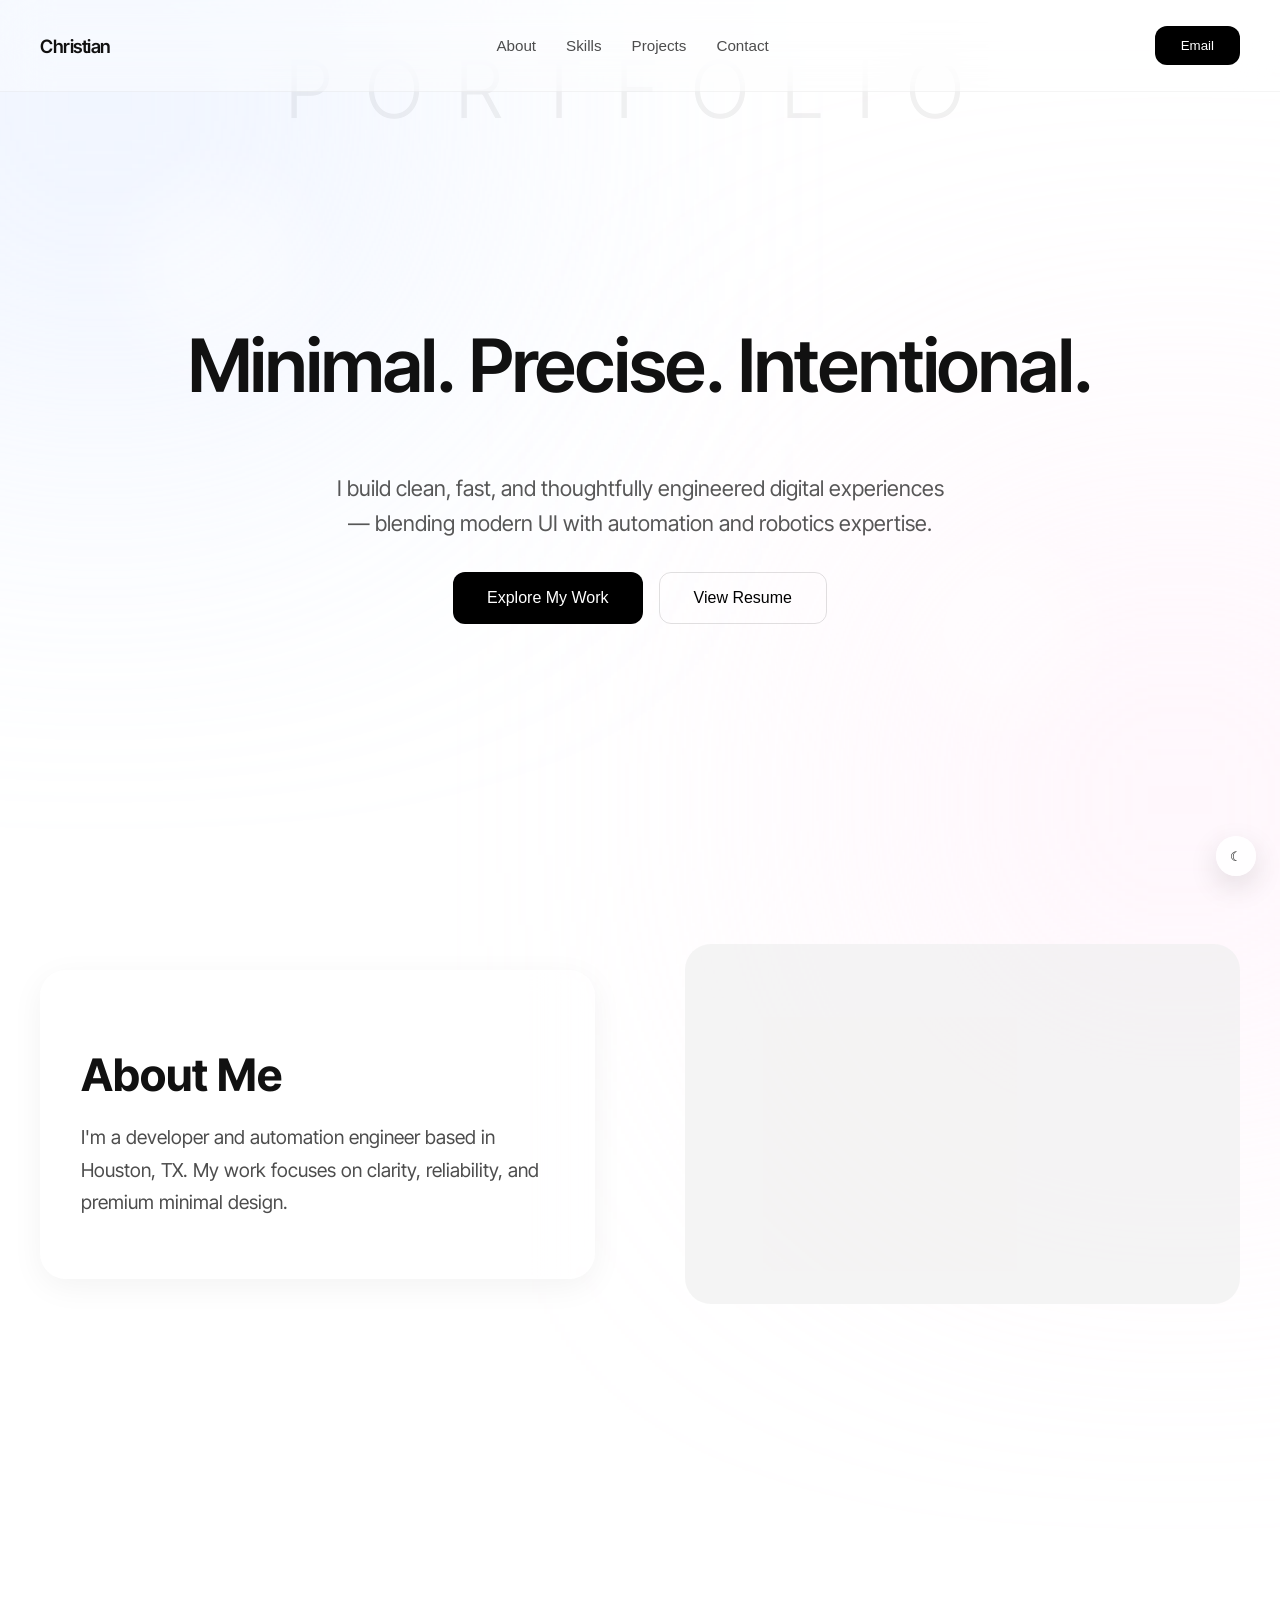
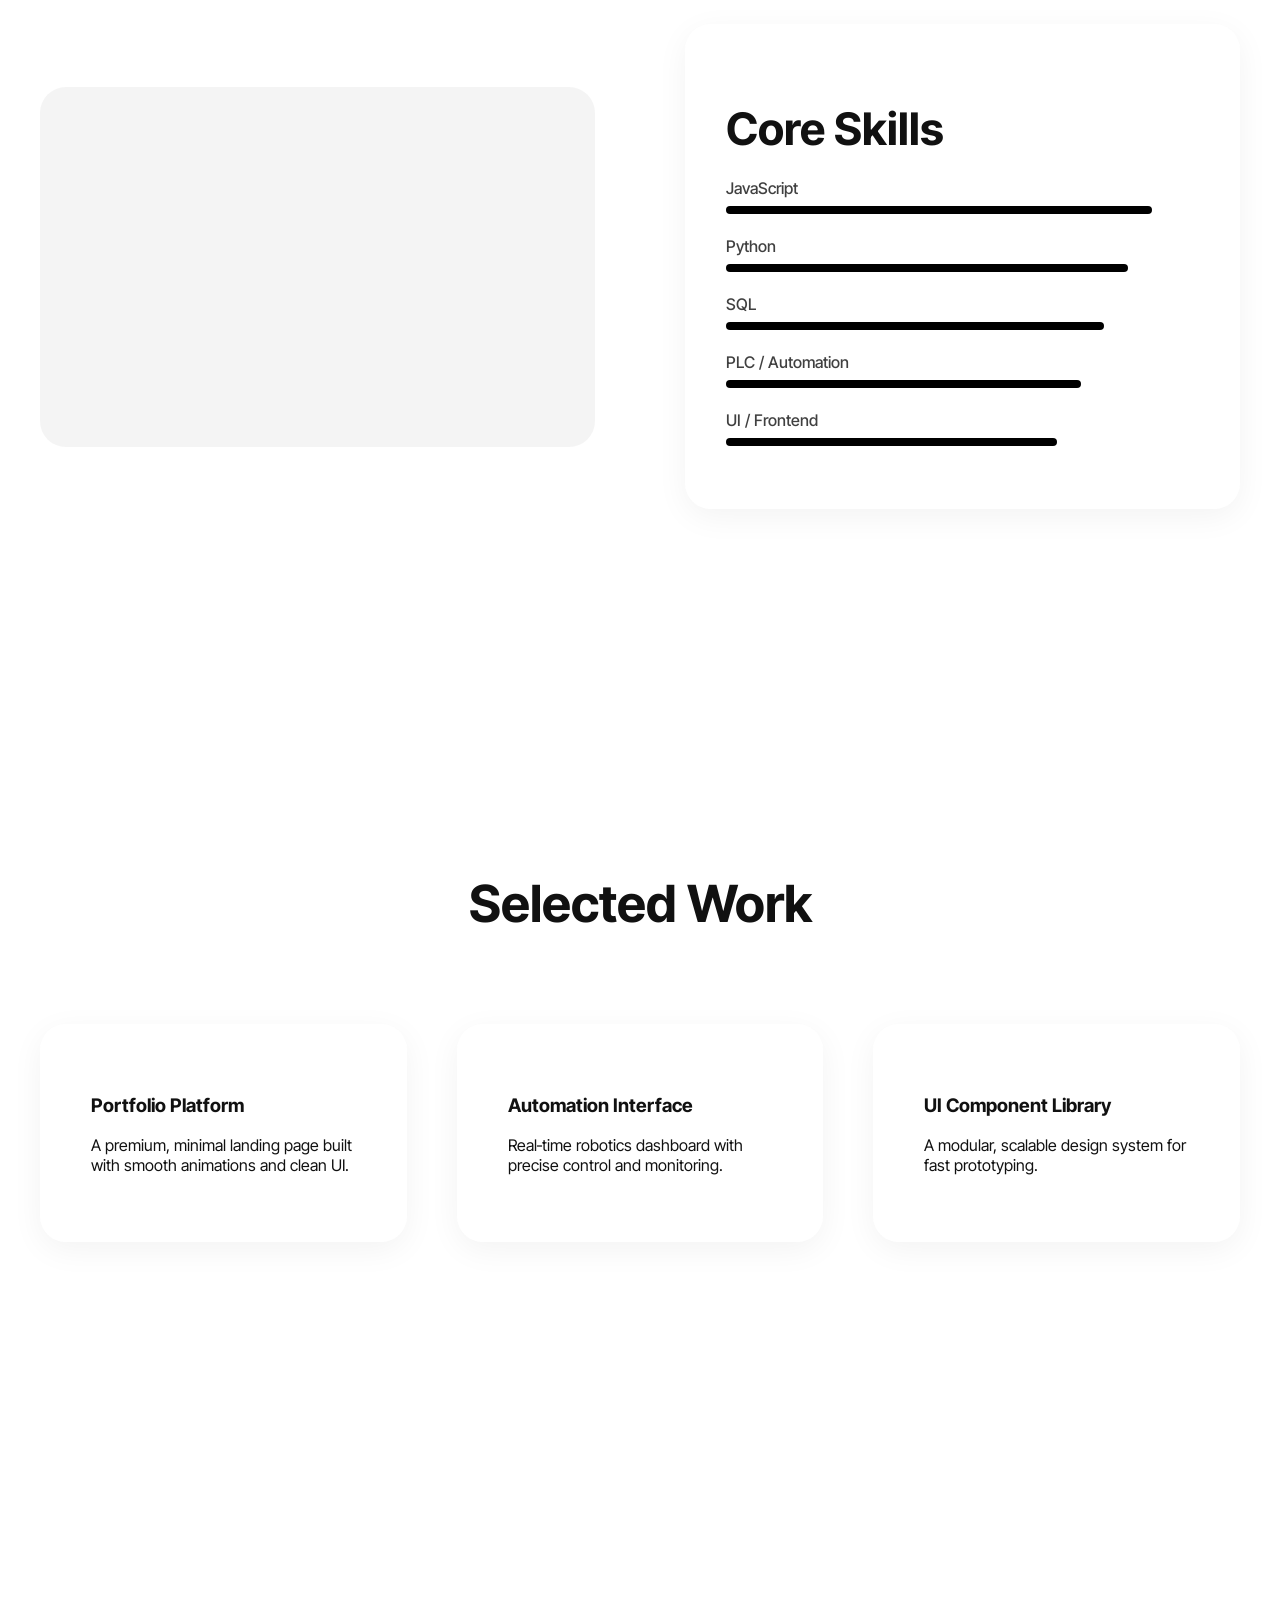
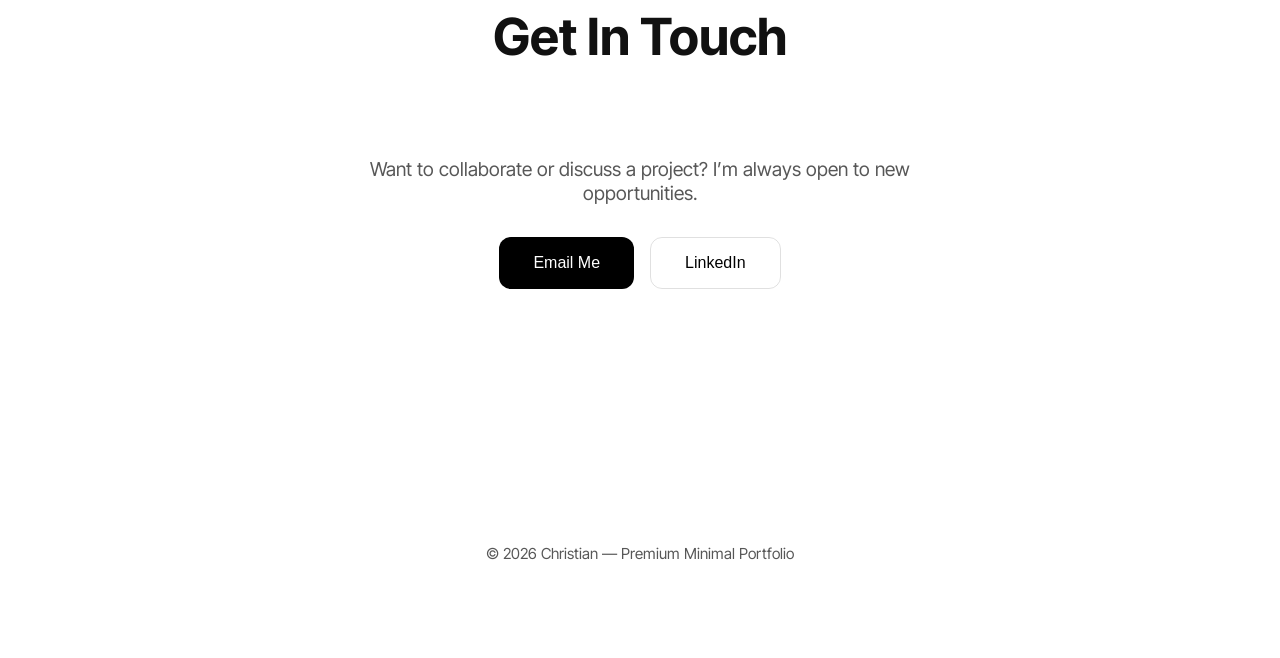
==== index.html @ c5ed8c00 "Add initial HTML, CSS, and JavaScript files for portfolio website" ====
<!-- index.html -->
<!DOCTYPE html>
<html lang="en">
<head>
  <meta charset="UTF-8">
  <meta name="viewport" content="width=device-width, initial-scale=1.0">
  <title>Christian — Premium Portfolio</title>

  <!-- Premium Font -->
  <link href="https://fonts.googleapis.com/css2?family=Inter+Tight:wght@300;400;500;600;700&display=swap" rel="stylesheet">

  <link rel="stylesheet" href="style.css">
</head>
<body>

  <!-- SCROLL PROGRESS BAR -->
  <div class="scroll-progress"></div>

  <!-- BACKGROUND BLOBS -->
  <div class="blob blob1"></div>
  <div class="blob blob2"></div>

  <!-- AMBIENT FLOATING SHAPES -->
  <div class="float-shape fs1"></div>
  <div class="float-shape fs2"></div>
  <div class="float-shape fs3"></div>

  <!-- DARK MODE TOGGLE -->
  <button class="dark-toggle" id="darkToggle">☾</button>

  <!-- NAV -->
  <nav class="nav">
    <div class="nav-inner">
      <div class="logo magnetic">Christian</div>
      <div class="nav-actions">
        <button class="nav-link magnetic" onclick="scrollToSection('about')">About</button>
        <button class="nav-link magnetic" onclick="scrollToSection('skills')">Skills</button>
        <button class="nav-link magnetic" onclick="scrollToSection('projects')">Projects</button>
        <button class="nav-link magnetic" onclick="scrollToSection('contact')">Contact</button>
      </div>
      <button class="nav-btn magnetic" onclick="window.location.href='mailto:you@example.com'">Email</button>
    </div>
  </nav>

  <!-- PAGE WRAPPER FOR TRANSITIONS -->
  <div class="page-wrapper">

    <!-- HERO -->
    <section class="hero fade parallax" id="hero">
      <div class="hero-inner">
        <div class="hero-floating-text">Portfolio</div>
        <h1 class="hero-title shimmer">Minimal. Precise. Intentional.</h1>
        <p class="hero-sub">
          I build clean, fast, and thoughtfully engineered digital experiences — blending modern UI with automation and robotics expertise.
        </p>
        <div class="hero-actions">
          <button class="cta magnetic shimmer" onclick="scrollToSection('projects')">Explore My Work</button>
          <button class="cta secondary magnetic" onclick="window.open('resume.pdf', '_blank')">View Resume</button>
        </div>
      </div>
    </section>

    <!-- ABOUT -->
    <section class="feature-row fade" id="about">
      <div class="feature-grid">
        <div class="feature-text glass magnetic">
          <h2>About Me</h2>
          <p>
            I'm a developer and automation engineer based in Houston, TX.  
            My work focuses on clarity, reliability, and premium minimal design.
          </p>
        </div>
        <div class="feature-img about-img magnetic"></div>
      </div>
    </section>

    <!-- SKILLS -->
    <section class="feature-row fade" id="skills">
      <div class="feature-grid reverse">
        <div class="feature-text glass magnetic">
          <h2>Core Skills</h2>

          <div class="skill-bar" data-skill="90">
            <span>JavaScript</span>
            <div class="skill-fill"></div>
          </div>

          <div class="skill-bar" data-skill="85">
            <span>Python</span>
            <div class="skill-fill"></div>
          </div>

          <div class="skill-bar" data-skill="80">
            <span>SQL</span>
            <div class="skill-fill"></div>
          </div>

          <div class="skill-bar" data-skill="75">
            <span>PLC / Automation</span>
            <div class="skill-fill"></div>
          </div>

          <div class="skill-bar" data-skill="70">
            <span>UI / Frontend</span>
            <div class="skill-fill"></div>
          </div>

        </div>

        <div class="feature-img skills-img magnetic"></div>
      </div>
    </section>

    <!-- PROJECTS -->
    <section class="projects fade" id="projects">
      <h2 class="section-title shimmer">Selected Work</h2>

      <div class="project-grid">
        <div class="project-card glass lift magnetic">
          <h3>Portfolio Platform</h3>
          <p>A premium, minimal landing page built with smooth animations and clean UI.</p>
        </div>

        <div class="project-card glass lift magnetic">
          <h3>Automation Interface</h3>
          <p>Real‑time robotics dashboard with precise control and monitoring.</p>
        </div>

        <div class="project-card glass lift magnetic">
          <h3>UI Component Library</h3>
          <p>A modular, scalable design system for fast prototyping.</p>
        </div>
      </div>
    </section>

    <!-- CONTACT -->
    <section class="contact fade" id="contact">
      <h2 class="section-title shimmer">Get In Touch</h2>
      <p class="contact-sub">
        Want to collaborate or discuss a project?  
        I’m always open to new opportunities.
      </p>
      <div class="contact-actions">
        <button class="cta magnetic shimmer" onclick="window.location.href='mailto:you@example.com'">Email Me</button>
        <button class="cta secondary magnetic" onclick="window.open('https://linkedin.com/in/yourprofile', '_blank')">LinkedIn</button>
      </div>
    </section>

    <!-- FOOTER -->
    <footer class="footer">
      <p>© 2026 Christian — Premium Minimal Portfolio</p>
    </footer>

  </div>

  <script src="script.js"></script>
</body>
</html>
---- style.css ----
/* style.css */

/* GLOBAL */
body {
  margin: 0;
  font-family: "Inter Tight", sans-serif;
  background: #fff;
  color: #111;
  overflow-x: hidden;
  -webkit-font-smoothing: antialiased;
}

:root {
  --bg: #ffffff;
  --text: #111111;
  --glass-bg: rgba(255,255,255,0.40);
  --glass-border: rgba(255,255,255,0.35);
  --accent: #000000;
}

body.dark {
  --bg: #050509;
  --text: #f5f5f7;
  --glass-bg: rgba(20,20,30,0.75);
  --glass-border: rgba(255,255,255,0.08);
  --accent: #f5f5f7;
  background: radial-gradient(circle at top, #151521 0%, #050509 55%);
}

body {
  background: var(--bg);
  color: var(--text);
}

section {
  padding: 160px 20px;
  max-width: 1200px;
  margin: auto;
}

/* SCROLL PROGRESS BAR */
.scroll-progress {
  position: fixed;
  top: 0;
  left: 0;
  height: 3px;
  width: 0%;
  background: var(--accent);
  z-index: 20;
  transition: width 0.1s linear;
}

/* BACKGROUND BLOBS */
.blob {
  position: fixed;
  width: 600px;
  height: 600px;
  filter: blur(180px);
  opacity: 0.45;
  z-index: -3;
}

.blob1 {
  background: #d4e2ff;
  top: -200px;
  left: -200px;
}

.blob2 {
  background: #ffe7f7;
  bottom: -200px;
  right: -200px;
}

body.dark .blob1 {
  background: #2b3a6f;
}

body.dark .blob2 {
  background: #5b275f;
}

/* AMBIENT FLOATING SHAPES */
.float-shape {
  position: fixed;
  width: 180px;
  height: 180px;
  background: rgba(255,255,255,0.45);
  border-radius: 50%;
  filter: blur(40px);
  animation: float 18s ease-in-out infinite;
  z-index: -2;
}

.fs1 { top: 20%; left: 10%; animation-delay: 0s; }
.fs2 { top: 60%; right: 15%; animation-delay: 4s; }
.fs3 { bottom: 15%; left: 30%; animation-delay: 8s; }

body.dark .float-shape {
  background: rgba(255,255,255,0.12);
}

@keyframes float {
  0%   { transform: translateY(0px) translateX(0px); }
  50%  { transform: translateY(-40px) translateX(30px); }
  100% { transform: translateY(0px) translateX(0px); }
}

/* DARK MODE TOGGLE */
.dark-toggle {
  position: fixed;
  bottom: 24px;
  right: 24px;
  width: 40px;
  height: 40px;
  border-radius: 999px;
  border: none;
  background: rgba(255,255,255,0.85);
  box-shadow: 0 10px 30px rgba(0,0,0,0.12);
  cursor: pointer;
  z-index: 15;
}

body.dark .dark-toggle {
  background: rgba(10,10,18,0.9);
  color: #f5f5f7;
}

/* NAV */
.nav {
  position: fixed;
  width: 100%;
  top: 0;
  backdrop-filter: blur(24px);
  background: rgba(255,255,255,0.35);
  border-bottom: 1px solid rgba(0,0,0,0.04);
  z-index: 10;
  transition: backdrop-filter 0.3s ease, background 0.3s ease, border-color 0.3s ease;
}

.nav.scrolled {
  backdrop-filter: blur(36px);
  background: rgba(255,255,255,0.55);
}

body.dark .nav {
  background: rgba(10,10,18,0.65);
  border-bottom: 1px solid rgba(255,255,255,0.06);
}

body.dark .nav.scrolled {
  background: rgba(10,10,18,0.85);
}

.nav-inner {
  max-width: 1200px;
  margin: auto;
  padding: 26px;
  display: flex;
  justify-content: space-between;
  align-items: center;
}

.logo {
  font-weight: 600;
  font-size: 1.15rem;
  letter-spacing: -0.5px;
}

.nav-actions {
  display: flex;
  gap: 18px;
}

.nav-link {
  background: transparent;
  border: none;
  font-size: 0.95rem;
  cursor: pointer;
  color: var(--text);
  opacity: 0.75;
}

.nav-link:hover {
  opacity: 1;
}

.nav-btn {
  padding: 12px 26px;
  background: var(--accent);
  color: var(--bg);
  border-radius: 12px;
  border: none;
  cursor: pointer;
}

/* PAGE WRAPPER FOR TRANSITIONS */
.page-wrapper {
  opacity: 0;
  transform: translateY(20px);
  transition: opacity 0.6s ease, transform 0.6s ease;
}

.page-wrapper.ready {
  opacity: 1;
  transform: translateY(0);
}

/* HERO */
.hero {
  padding-top: 260px;
  text-align: center;
  position: relative;
}

.hero-title {
  font-size: 4.6rem;
  font-weight: 600;
  letter-spacing: -1.2px;
}

.hero-sub {
  font-size: 1.35rem;
  opacity: 0.7;
  max-width: 620px;
  margin: 26px auto;
  line-height: 1.6;
}

.hero-actions {
  margin-top: 32px;
  display: flex;
  justify-content: center;
  gap: 16px;
}

.cta {
  padding: 16px 34px;
  background: var(--accent);
  color: var(--bg);
  border-radius: 12px;
  border: none;
  cursor: pointer;
  font-size: 1rem;
}

.cta.secondary {
  background: transparent;
  color: var(--accent);
  border: 1px solid rgba(0,0,0,0.12);
}

body.dark .cta.secondary {
  border-color: rgba(255,255,255,0.25);
}

/* HERO FLOATING TEXT PARALLAX */
.hero-floating-text {
  position: absolute;
  top: 40px;
  left: 50%;
  transform: translateX(-50%);
  font-size: 5rem;
  font-weight: 300;
  letter-spacing: 0.4em;
  text-transform: uppercase;
  opacity: 0.06;
  pointer-events: none;
}

/* PARALLAX */
.parallax {
  transform: translateY(0);
  transition: transform 0.2s ease-out;
}

/* FEATURE ROWS */
.feature-grid {
  display: grid;
  grid-template-columns: 1fr 1fr;
  gap: 90px;
  align-items: center;
}

.feature-grid.reverse {
  direction: rtl;
}

.feature-grid.reverse > * {
  direction: ltr;
}

.feature-text h2 {
  font-size: 2.8rem;
  margin-bottom: 16px;
}

.feature-text p {
  font-size: 1.2rem;
  opacity: 0.75;
  line-height: 1.7;
}

/* GLASS EFFECT */
.glass {
  background: var(--glass-bg);
  backdrop-filter: blur(26px);
  border-radius: 26px;
  padding: 40px;
  border: 1px solid var(--glass-border);
  box-shadow: 0 8px 32px rgba(0,0,0,0.05);
}

/* IMAGE PLACEHOLDERS */
.feature-img {
  height: 360px;
  background: rgba(240,240,240,0.7);
  border-radius: 26px;
}

body.dark .feature-img {
  background: rgba(20,20,30,0.9);
}

/* PROJECTS */
.section-title {
  text-align: center;
  font-size: 3.2rem;
  margin-bottom: 90px;
}

.project-grid {
  display: grid;
  grid-template-columns: repeat(auto-fit, minmax(320px, 1fr));
  gap: 50px;
}

.project-card {
  padding: 50px;
  border-radius: 26px;
  transition: 0.25s;
}

/* MICRO-INTERACTION LIFT */
.lift:hover {
  transform: translateY(-8px);
  box-shadow: 0 12px 40px rgba(0,0,0,0.08);
}

/* CONTACT */
.contact {
  text-align: center;
}

.contact-sub {
  max-width: 600px;
  margin: 26px auto;
  opacity: 0.7;
  font-size: 1.2rem;
}

.contact-actions {
  margin-top: 32px;
  display: flex;
  justify-content: center;
  gap: 16px;
}

/* SKILL BARS */
.skill-bar {
  margin: 22px 0;
  position: relative;
}

.skill-bar span {
  font-size: 1rem;
  font-weight: 500;
  opacity: 0.8;
}

.skill-fill {
  height: 8px;
  width: 0%;
  background: var(--accent);
  border-radius: 8px;
  margin-top: 8px;
  transition: width 1.4s cubic-bezier(0.25, 0.1, 0.25, 1);
}

/* FOOTER */
.footer {
  text-align: center;
  padding: 80px;
  font-size: 0.95rem;
  opacity: 0.7;
}

/* ANIMATION */
.fade {
  opacity: 0;
  transform: translateY(40px);
  transition: all 0.8s ease;
}

.visible {
  opacity: 1;
  transform: translateY(0);
}

/* SHIMMER HOVER */
.shimmer {
  position: relative;
  overflow: hidden;
}

.shimmer::after {
  content: "";
  position: absolute;
  top: 0;
  left: -150%;
  width: 50%;
  height: 100%;
  background: linear-gradient(120deg, transparent, rgba(255,255,255,0.4), transparent);
  transform: skewX(-20deg);
  opacity: 0;
  pointer-events: none;
}

.shimmer:hover::after {
  animation: shimmer 1.2s ease-out;
  opacity: 1;
}

@keyframes shimmer {
  0% { left: -150%; }
  100% { left: 150%; }
}

/* MAGNETIC ELEMENTS */
.magnetic {
  transition: transform 0.15s ease-out;
}
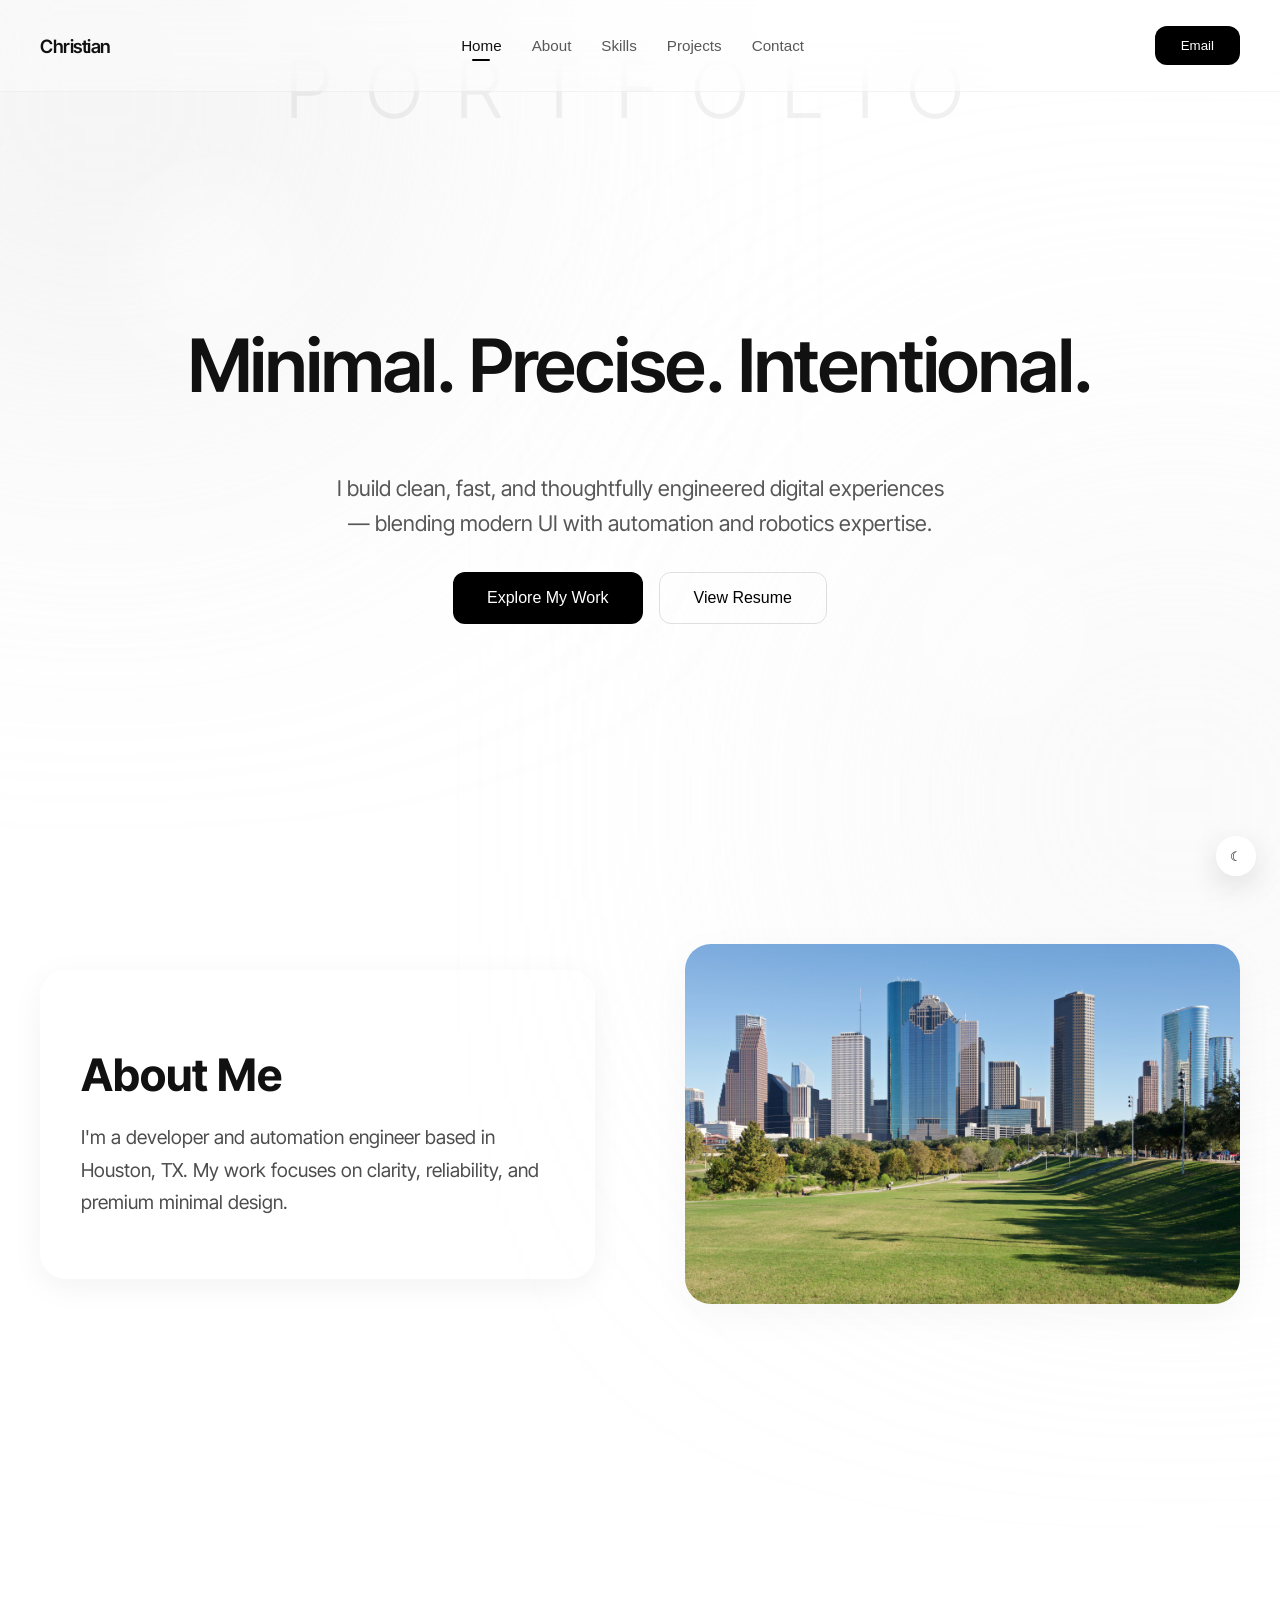
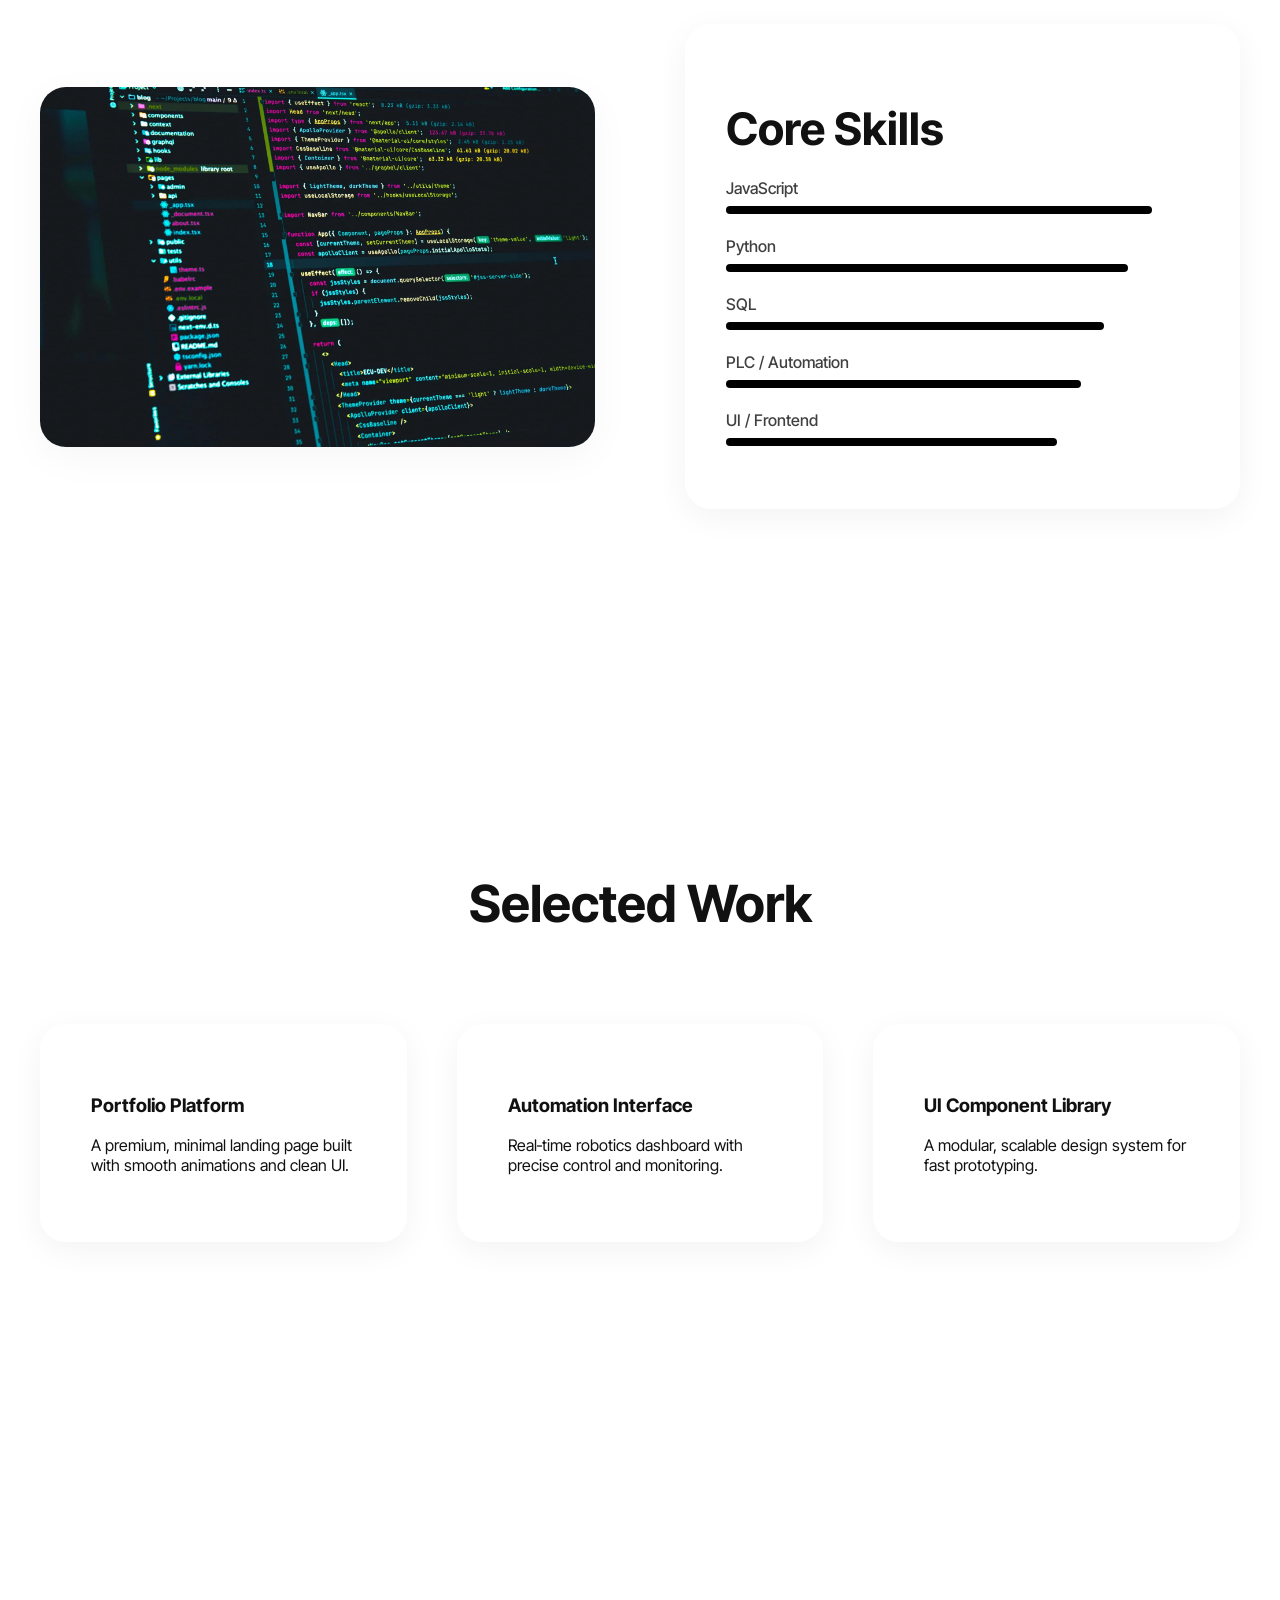
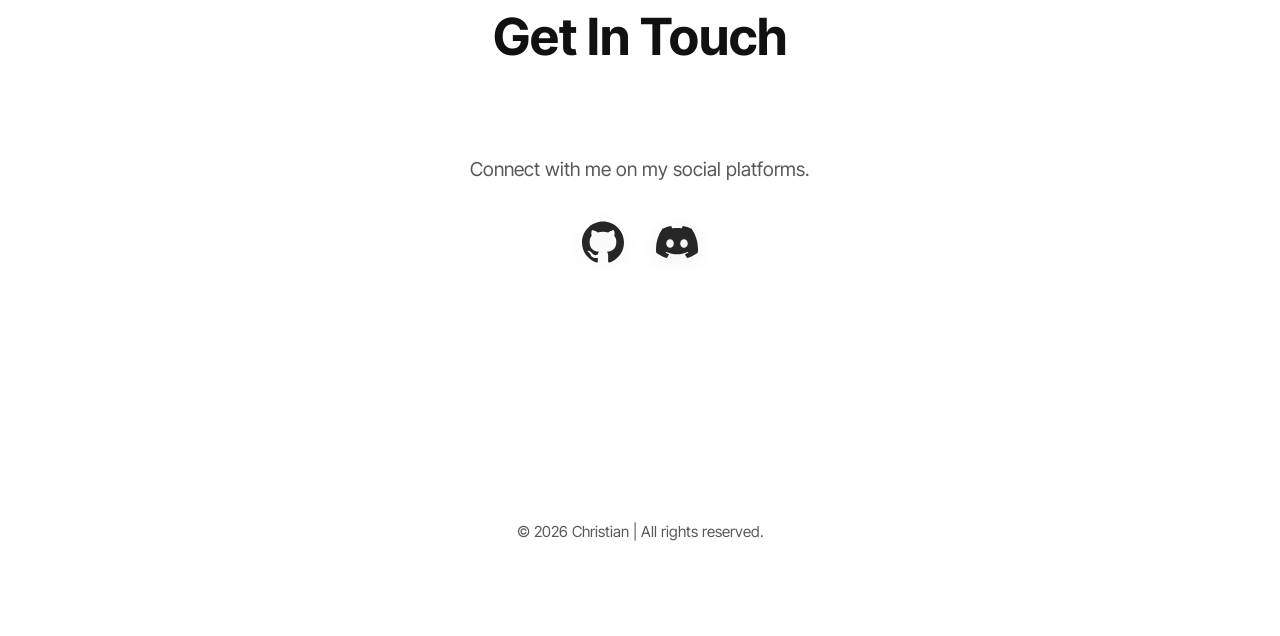
==== commit 8b2bbba3: "Refactor code structure for improved readability and maintainability" ====
--- a/index.html
+++ b/index.html
@@ -8,7 +8,6 @@
 
   <!-- Premium Font -->
   <link href="https://fonts.googleapis.com/css2?family=Inter+Tight:wght@300;400;500;600;700&display=swap" rel="stylesheet">
-
   <link rel="stylesheet" href="style.css">
 </head>
 <body>
@@ -32,13 +31,16 @@
   <nav class="nav">
     <div class="nav-inner">
       <div class="logo magnetic">Christian</div>
+
       <div class="nav-actions">
-        <button class="nav-link magnetic" onclick="scrollToSection('about')">About</button>
-        <button class="nav-link magnetic" onclick="scrollToSection('skills')">Skills</button>
-        <button class="nav-link magnetic" onclick="scrollToSection('projects')">Projects</button>
-        <button class="nav-link magnetic" onclick="scrollToSection('contact')">Contact</button>
+        <button class="nav-link magnetic" data-target="hero">Home</button>
+        <button class="nav-link magnetic" data-target="about">About</button>
+        <button class="nav-link magnetic" data-target="skills">Skills</button>
+        <button class="nav-link magnetic" data-target="projects">Projects</button>
+        <button class="nav-link magnetic" data-target="contact">Contact</button>
       </div>
-      <button class="nav-btn magnetic" onclick="window.location.href='mailto:you@example.com'">Email</button>
+
+      <button class="nav-btn magnetic ripple" onclick="window.location.href='mailto:you@example.com'">Email</button>
     </div>
   </nav>
 
@@ -47,21 +49,24 @@
 
     <!-- HERO -->
     <section class="hero fade parallax" id="hero">
-      <div class="hero-inner">
+      <div class="hero-inner hero-intro">
         <div class="hero-floating-text">Portfolio</div>
+
         <h1 class="hero-title shimmer">Minimal. Precise. Intentional.</h1>
+
         <p class="hero-sub">
           I build clean, fast, and thoughtfully engineered digital experiences — blending modern UI with automation and robotics expertise.
         </p>
+
         <div class="hero-actions">
-          <button class="cta magnetic shimmer" onclick="scrollToSection('projects')">Explore My Work</button>
-          <button class="cta secondary magnetic" onclick="window.open('resume.pdf', '_blank')">View Resume</button>
+          <button class="cta magnetic ripple shimmer" onclick="scrollToSection('projects')">Explore My Work</button>
+          <button class="cta secondary magnetic ripple" onclick="window.open('resume.pdf', '_blank')">View Resume</button>
         </div>
       </div>
     </section>
 
     <!-- ABOUT -->
-    <section class="feature-row fade" id="about">
+    <section class="feature-row fade section-about" id="about">
       <div class="feature-grid">
         <div class="feature-text glass magnetic">
           <h2>About Me</h2>
@@ -70,12 +75,13 @@
             My work focuses on clarity, reliability, and premium minimal design.
           </p>
         </div>
+
         <div class="feature-img about-img magnetic"></div>
       </div>
     </section>
 
     <!-- SKILLS -->
-    <section class="feature-row fade" id="skills">
+    <section class="feature-row fade section-skills" id="skills">
       <div class="feature-grid reverse">
         <div class="feature-text glass magnetic">
           <h2>Core Skills</h2>
@@ -112,7 +118,7 @@
     </section>
 
     <!-- PROJECTS -->
-    <section class="projects fade" id="projects">
+    <section class="projects fade section-projects" id="projects">
       <h2 class="section-title shimmer">Selected Work</h2>
 
       <div class="project-grid">
@@ -134,21 +140,29 @@
     </section>
 
     <!-- CONTACT -->
-    <section class="contact fade" id="contact">
+    <section class="contact fade section-contact" id="contact">
       <h2 class="section-title shimmer">Get In Touch</h2>
+
       <p class="contact-sub">
-        Want to collaborate or discuss a project?  
-        I’m always open to new opportunities.
+        Connect with me on my social platforms.
       </p>
-      <div class="contact-actions">
-        <button class="cta magnetic shimmer" onclick="window.location.href='mailto:you@example.com'">Email Me</button>
-        <button class="cta secondary magnetic" onclick="window.open('https://linkedin.com/in/yourprofile', '_blank')">LinkedIn</button>
+
+      <div class="social-icons">
+
+        <a href="https://github.com/YOUR_USERNAME" target="_blank" class="social-icon">
+          <img src="images/github.svg" alt="GitHub">
+        </a>
+
+        <a href="https://discord.com/users/YOUR_DISCORD_ID" target="_blank" class="social-icon">
+          <img src="images/discord.svg" alt="Discord">
+        </a>
+
       </div>
     </section>
 
     <!-- FOOTER -->
     <footer class="footer">
-      <p>© 2026 Christian — Premium Minimal Portfolio</p>
+      <p>© 2026 Christian | All rights reserved.</p>
     </footer>
 
   </div>
--- a/style.css
+++ b/style.css
@@ -1,5 +1,3 @@
-/* style.css */
-
 /* GLOBAL */
 body {
   margin: 0;
@@ -61,26 +59,26 @@
 }
 
 .blob1 {
-  background: #d4e2ff;
+  background: #e0e0e0;
   top: -200px;
   left: -200px;
 }
 
 .blob2 {
-  background: #ffe7f7;
+  background: #f0f0f0;
   bottom: -200px;
   right: -200px;
 }
 
 body.dark .blob1 {
-  background: #2b3a6f;
+  background: #2b2b33;
 }
 
 body.dark .blob2 {
-  background: #5b275f;
-}
-
-/* AMBIENT FLOATING SHAPES */
+  background: #3a3a44;
+}
+
+/* FLOATING SHAPES */
 .float-shape {
   position: fixed;
   width: 180px;
@@ -178,11 +176,24 @@
   font-size: 0.95rem;
   cursor: pointer;
   color: var(--text);
-  opacity: 0.75;
-}
-
-.nav-link:hover {
+  opacity: 0.7;
+  position: relative;
+}
+
+.nav-link.active {
   opacity: 1;
+}
+
+.nav-link.active::after {
+  content: "";
+  position: absolute;
+  bottom: -6px;
+  left: 50%;
+  transform: translateX(-50%);
+  width: 18px;
+  height: 2px;
+  border-radius: 999px;
+  background: var(--accent);
 }
 
 .nav-btn {
@@ -194,16 +205,18 @@
   cursor: pointer;
 }
 
-/* PAGE WRAPPER FOR TRANSITIONS */
+/* PAGE WRAPPER CINEMATIC INTRO */
 .page-wrapper {
   opacity: 0;
   transform: translateY(20px);
-  transition: opacity 0.6s ease, transform 0.6s ease;
+  filter: blur(8px);
+  transition: opacity 0.6s ease, transform 0.6s ease, filter 0.6s ease;
 }
 
 .page-wrapper.ready {
   opacity: 1;
   transform: translateY(0);
+  filter: blur(0);
 }
 
 /* HERO */
@@ -211,6 +224,16 @@
   padding-top: 260px;
   text-align: center;
   position: relative;
+}
+
+/* HERO INTRO FIX */
+.hero-intro.visible {
+  animation: heroIntro 0.9s ease-out forwards;
+}
+
+@keyframes heroIntro {
+  0% { opacity: 0; transform: translateY(40px) scale(0.98); }
+  100% { opacity: 1; transform: translateY(0) scale(1); }
 }
 
 .hero-title {
@@ -242,6 +265,8 @@
   border: none;
   cursor: pointer;
   font-size: 1rem;
+  position: relative;
+  overflow: hidden;
 }
 
 .cta.secondary {
@@ -254,7 +279,7 @@
   border-color: rgba(255,255,255,0.25);
 }
 
-/* HERO FLOATING TEXT PARALLAX */
+/* HERO FLOATING TEXT */
 .hero-floating-text {
   position: absolute;
   top: 40px;
@@ -311,15 +336,28 @@
   box-shadow: 0 8px 32px rgba(0,0,0,0.05);
 }
 
-/* IMAGE PLACEHOLDERS */
+/* REAL IMAGES */
 .feature-img {
   height: 360px;
-  background: rgba(240,240,240,0.7);
   border-radius: 26px;
-}
-
-body.dark .feature-img {
-  background: rgba(20,20,30,0.9);
+  background-size: cover;
+  background-position: center;
+  background-repeat: no-repeat;
+}
+
+.about-img {
+  background-image: url("images/about.jpg");
+  box-shadow: 0 10px 40px rgba(0,0,0,0.04);
+}
+
+.skills-img {
+  background-image: url("images/skills.jpg");
+  box-shadow: 0 10px 40px rgba(0,0,0,0.04);
+}
+
+body.dark .about-img,
+body.dark .skills-img {
+  filter: brightness(0.85) contrast(1.1);
 }
 
 /* PROJECTS */
@@ -341,7 +379,6 @@
   transition: 0.25s;
 }
 
-/* MICRO-INTERACTION LIFT */
 .lift:hover {
   transform: translateY(-8px);
   box-shadow: 0 12px 40px rgba(0,0,0,0.08);
@@ -359,11 +396,29 @@
   font-size: 1.2rem;
 }
 
-.contact-actions {
-  margin-top: 32px;
+/* SOCIAL ICONS */
+.social-icons {
+  margin-top: 40px;
   display: flex;
   justify-content: center;
-  gap: 16px;
+  gap: 32px;
+}
+
+.social-icon img {
+  width: 42px;
+  height: 42px;
+  opacity: 0.85;
+  transition: transform 0.25s ease, opacity 0.25s ease;
+  filter: drop-shadow(0 4px 12px rgba(0,0,0,0.08));
+}
+
+.social-icon:hover img {
+  transform: translateY(-6px);
+  opacity: 1;
+}
+
+body.dark .social-icon img {
+  filter: brightness(0.85) drop-shadow(0 4px 12px rgba(0,0,0,0.4));
 }
 
 /* SKILL BARS */
@@ -395,7 +450,7 @@
   opacity: 0.7;
 }
 
-/* ANIMATION */
+/* FADE-IN BASE */
 .fade {
   opacity: 0;
   transform: translateY(40px);
@@ -407,7 +462,36 @@
   transform: translateY(0);
 }
 
-/* SHIMMER HOVER */
+/* SECTION MICRO-ANIMATIONS */
+.section-about.visible {
+  animation: sectionSlideLeft 0.8s ease-out forwards;
+}
+
+.section-skills.visible {
+  animation: sectionSlideRight 0.8s ease-out forwards;
+}
+
+.section-projects.visible,
+.section-contact.visible {
+  animation: sectionFadeUp 0.8s ease-out forwards;
+}
+
+@keyframes sectionSlideLeft {
+  0% { opacity: 0; transform: translateX(-40px); }
+  100% { opacity: 1; transform: translateX(0); }
+}
+
+@keyframes sectionSlideRight {
+  0% { opacity: 0; transform: translateX(40px); }
+  100% { opacity: 1; transform: translateX(0); }
+}
+
+@keyframes sectionFadeUp {
+  0% { opacity: 0; transform: translateY(40px); }
+  100% { opacity: 1; transform: translateY(0); }
+}
+
+/* SHIMMER */
 .shimmer {
   position: relative;
   overflow: hidden;
@@ -436,7 +520,28 @@
   100% { left: 150%; }
 }
 
-/* MAGNETIC ELEMENTS */
+/* RIPPLE */
+.ripple {
+  position: relative;
+  overflow: hidden;
+}
+
+.ripple span.ripple-circle {
+  position: absolute;
+  border-radius: 50%;
+  transform: scale(0);
+  animation: rippleAnim 0.6s linear;
+  background-color: rgba(255,255,255,0.5);
+}
+
+@keyframes rippleAnim {
+  to {
+    transform: scale(4);
+    opacity: 0;
+  }
+}
+
+/* MAGNETIC */
 .magnetic {
   transition: transform 0.15s ease-out;
 }
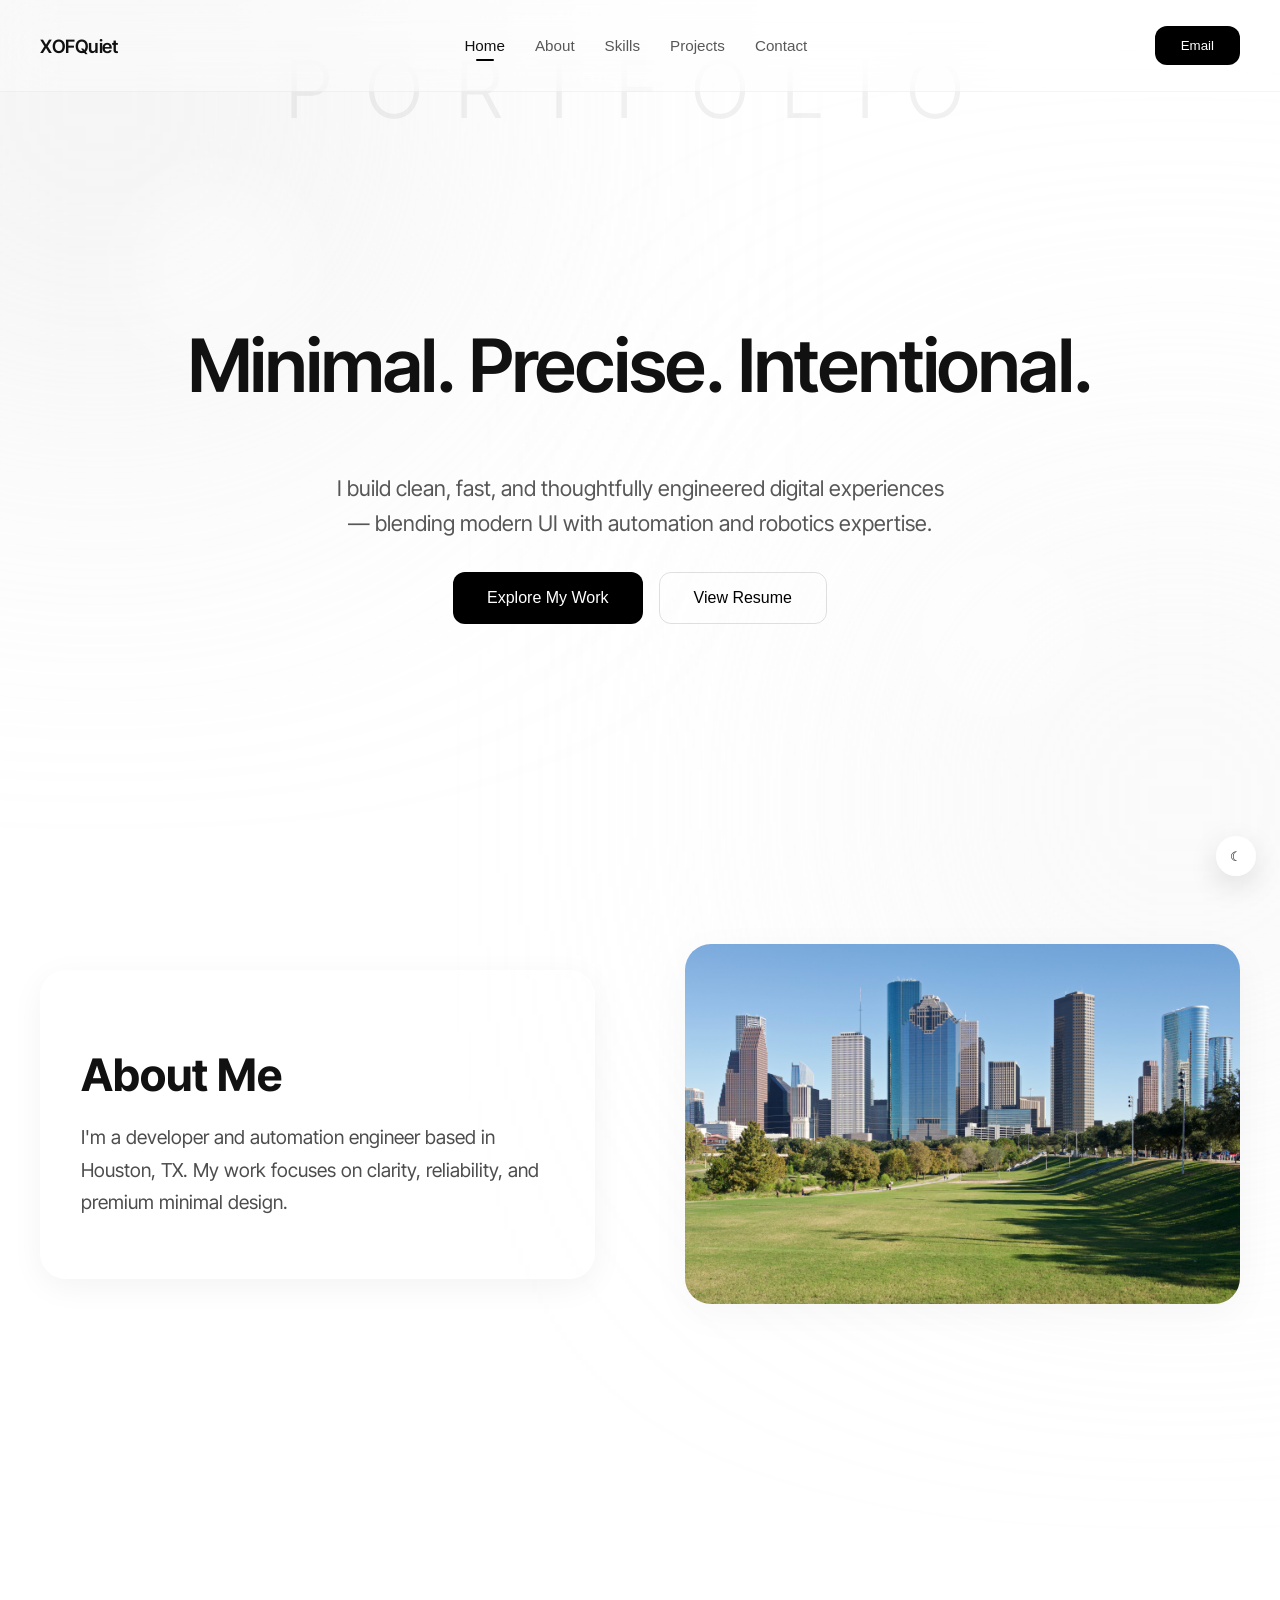
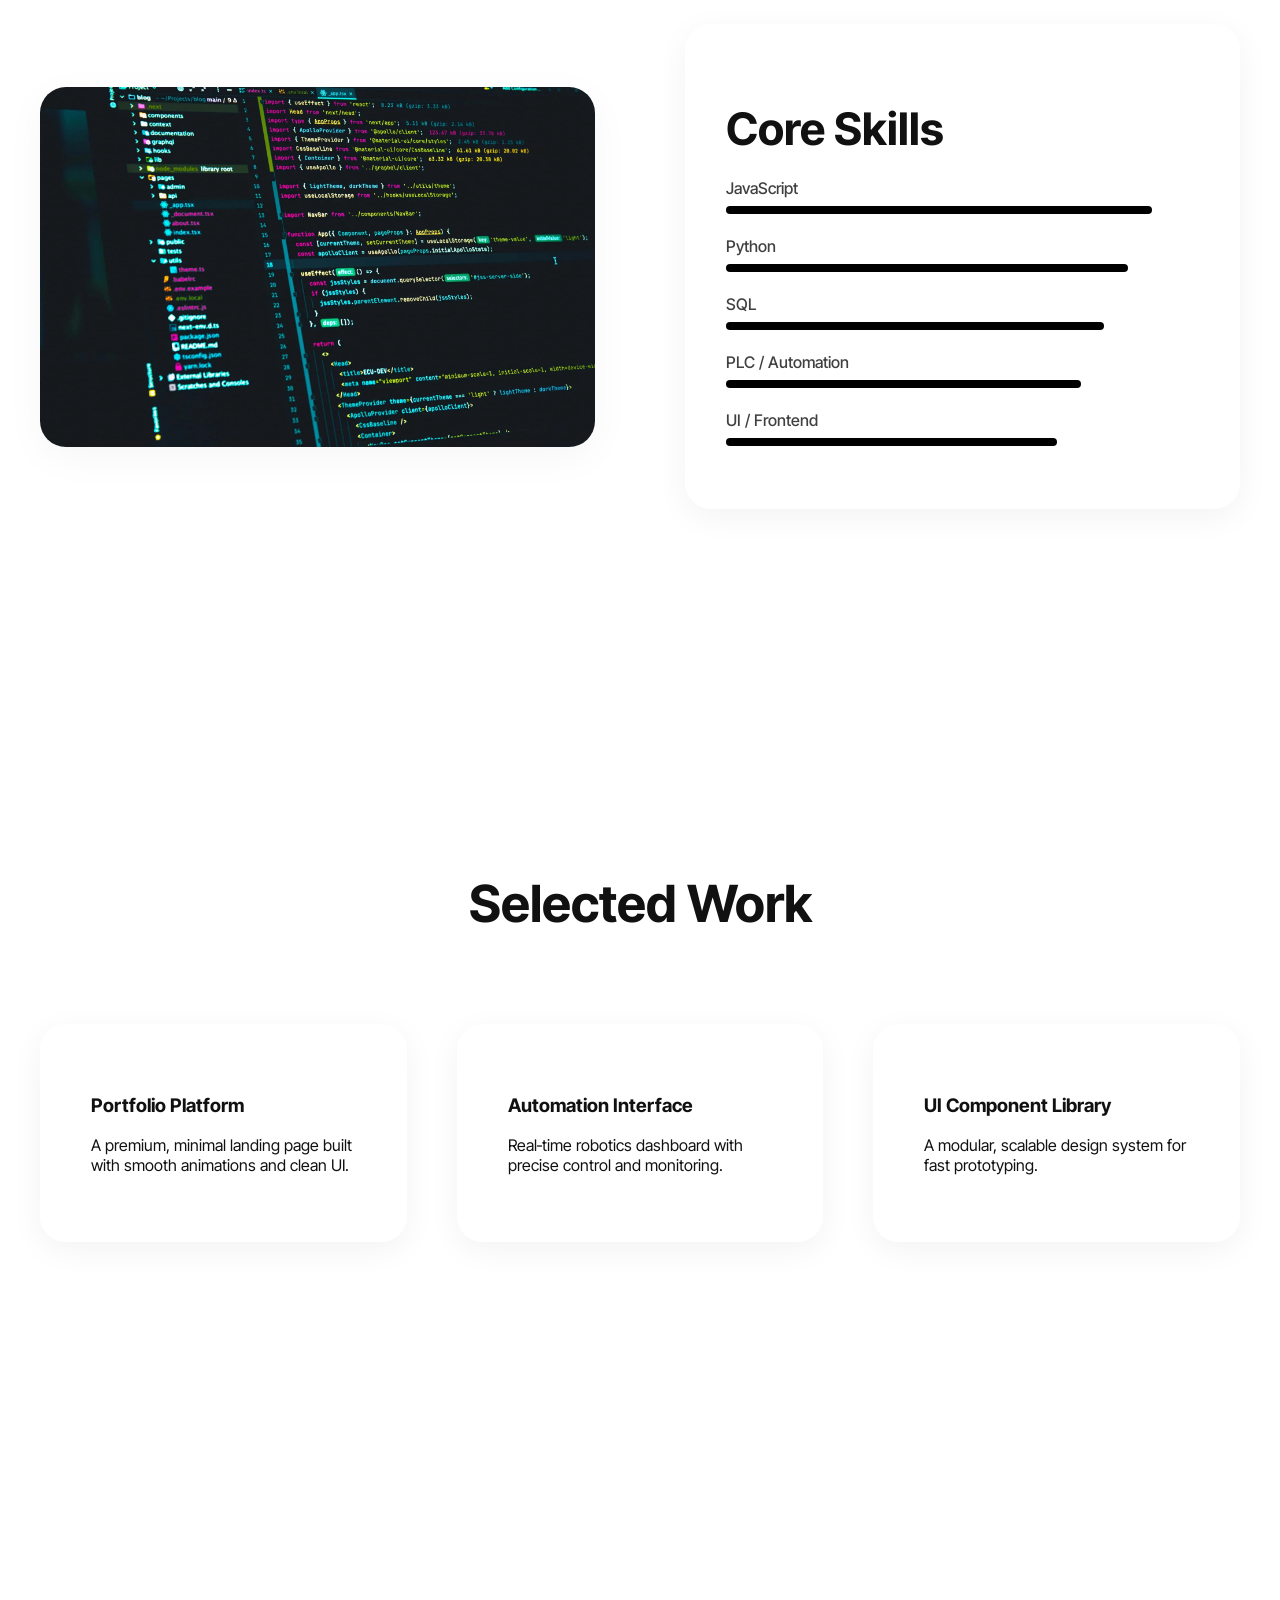
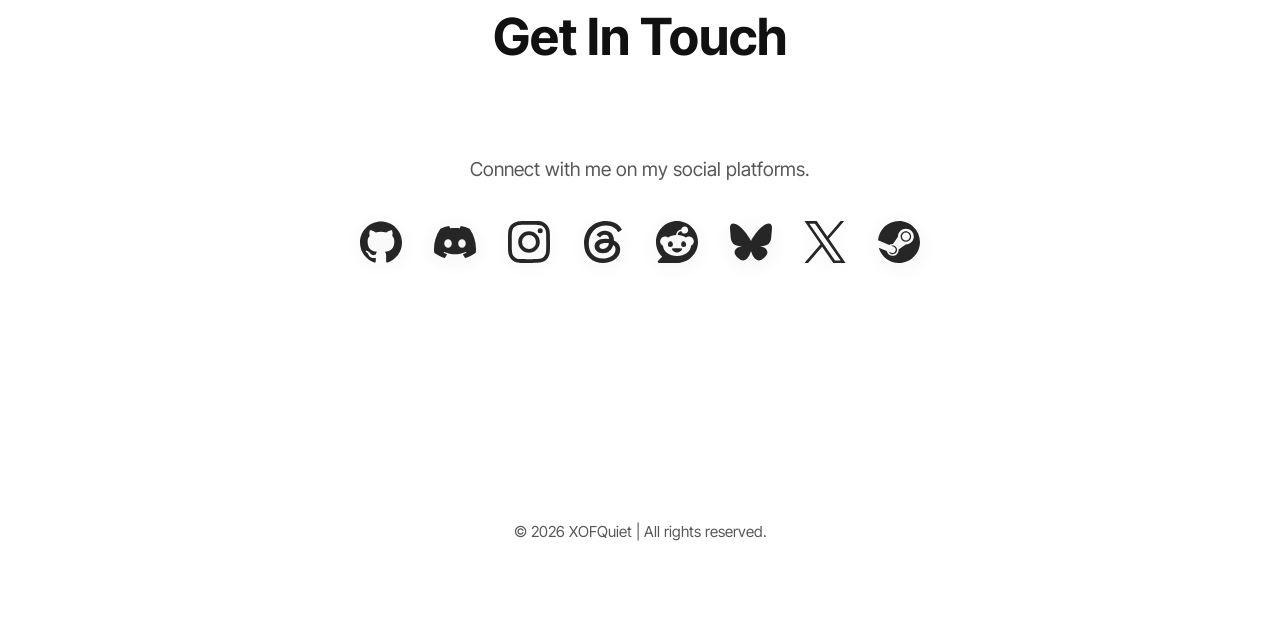
==== commit 13d5c46e: "Update portfolio branding and add social media icons" ====
--- a/index.html
+++ b/index.html
@@ -4,7 +4,7 @@
 <head>
   <meta charset="UTF-8">
   <meta name="viewport" content="width=device-width, initial-scale=1.0">
-  <title>Christian — Premium Portfolio</title>
+  <title>XOFQuiet — Premium Portfolio</title>
 
   <!-- Premium Font -->
   <link href="https://fonts.googleapis.com/css2?family=Inter+Tight:wght@300;400;500;600;700&display=swap" rel="stylesheet">
@@ -30,7 +30,7 @@
   <!-- NAV -->
   <nav class="nav">
     <div class="nav-inner">
-      <div class="logo magnetic">Christian</div>
+      <div class="logo magnetic">XOFQuiet</div>
 
       <div class="nav-actions">
         <button class="nav-link magnetic" data-target="hero">Home</button>
@@ -149,12 +149,36 @@
 
       <div class="social-icons">
 
-        <a href="https://github.com/YOUR_USERNAME" target="_blank" class="social-icon">
+        <a href="https://github.com/" target="_blank" class="social-icon">
           <img src="images/github.svg" alt="GitHub">
         </a>
 
-        <a href="https://discord.com/users/YOUR_DISCORD_ID" target="_blank" class="social-icon">
+        <a href="https://discord.com/" target="_blank" class="social-icon">
           <img src="images/discord.svg" alt="Discord">
+        </a>
+
+        <a href="https://instagram.com/" target="_blank" class="social-icon">
+          <img src="images/instagram.svg" alt="Instagram">
+        </a>
+
+        <a href="https://threads.com/" target="_blank" class="social-icon">
+          <img src="images/threads.svg" alt="Threads">
+        </a>
+
+        <a href="https://reddit.com/" target="_blank" class="social-icon">
+          <img src="images/reddit.svg" alt="Reddit">
+        </a>
+
+        <a href="https://bsky.app/" target="_blank" class="social-icon">
+          <img src="images/bluesky.svg" alt="Bluesky">
+        </a>
+
+        <a href="https://x.com/" target="_blank" class="social-icon">
+          <img src="images/x.svg" alt="X">
+        </a>
+
+        <a href="https://steamcommunity.com/" target="_blank" class="social-icon">
+          <img src="images/steam.svg" alt="Steam">
         </a>
 
       </div>
@@ -162,7 +186,7 @@
 
     <!-- FOOTER -->
     <footer class="footer">
-      <p>© 2026 Christian | All rights reserved.</p>
+      <p>© 2026 XOFQuiet | All rights reserved.</p>
     </footer>
 
   </div>
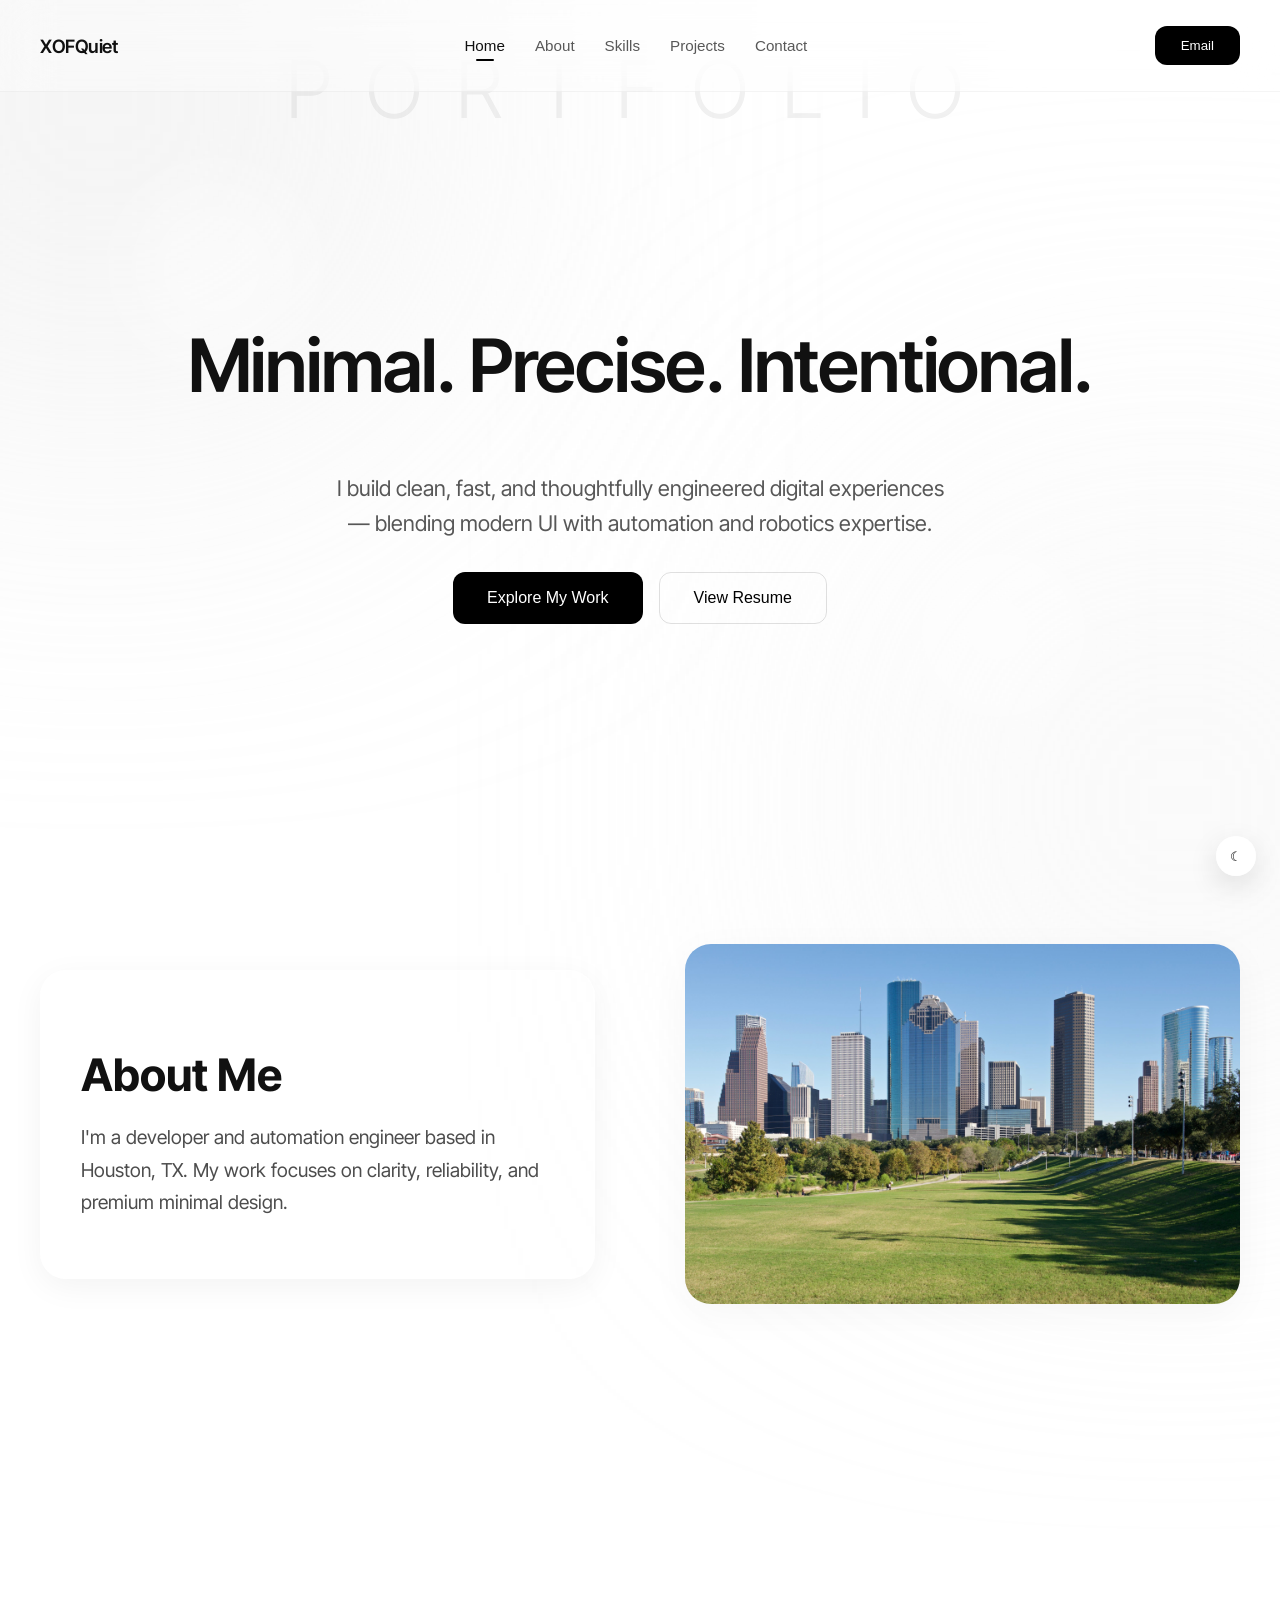
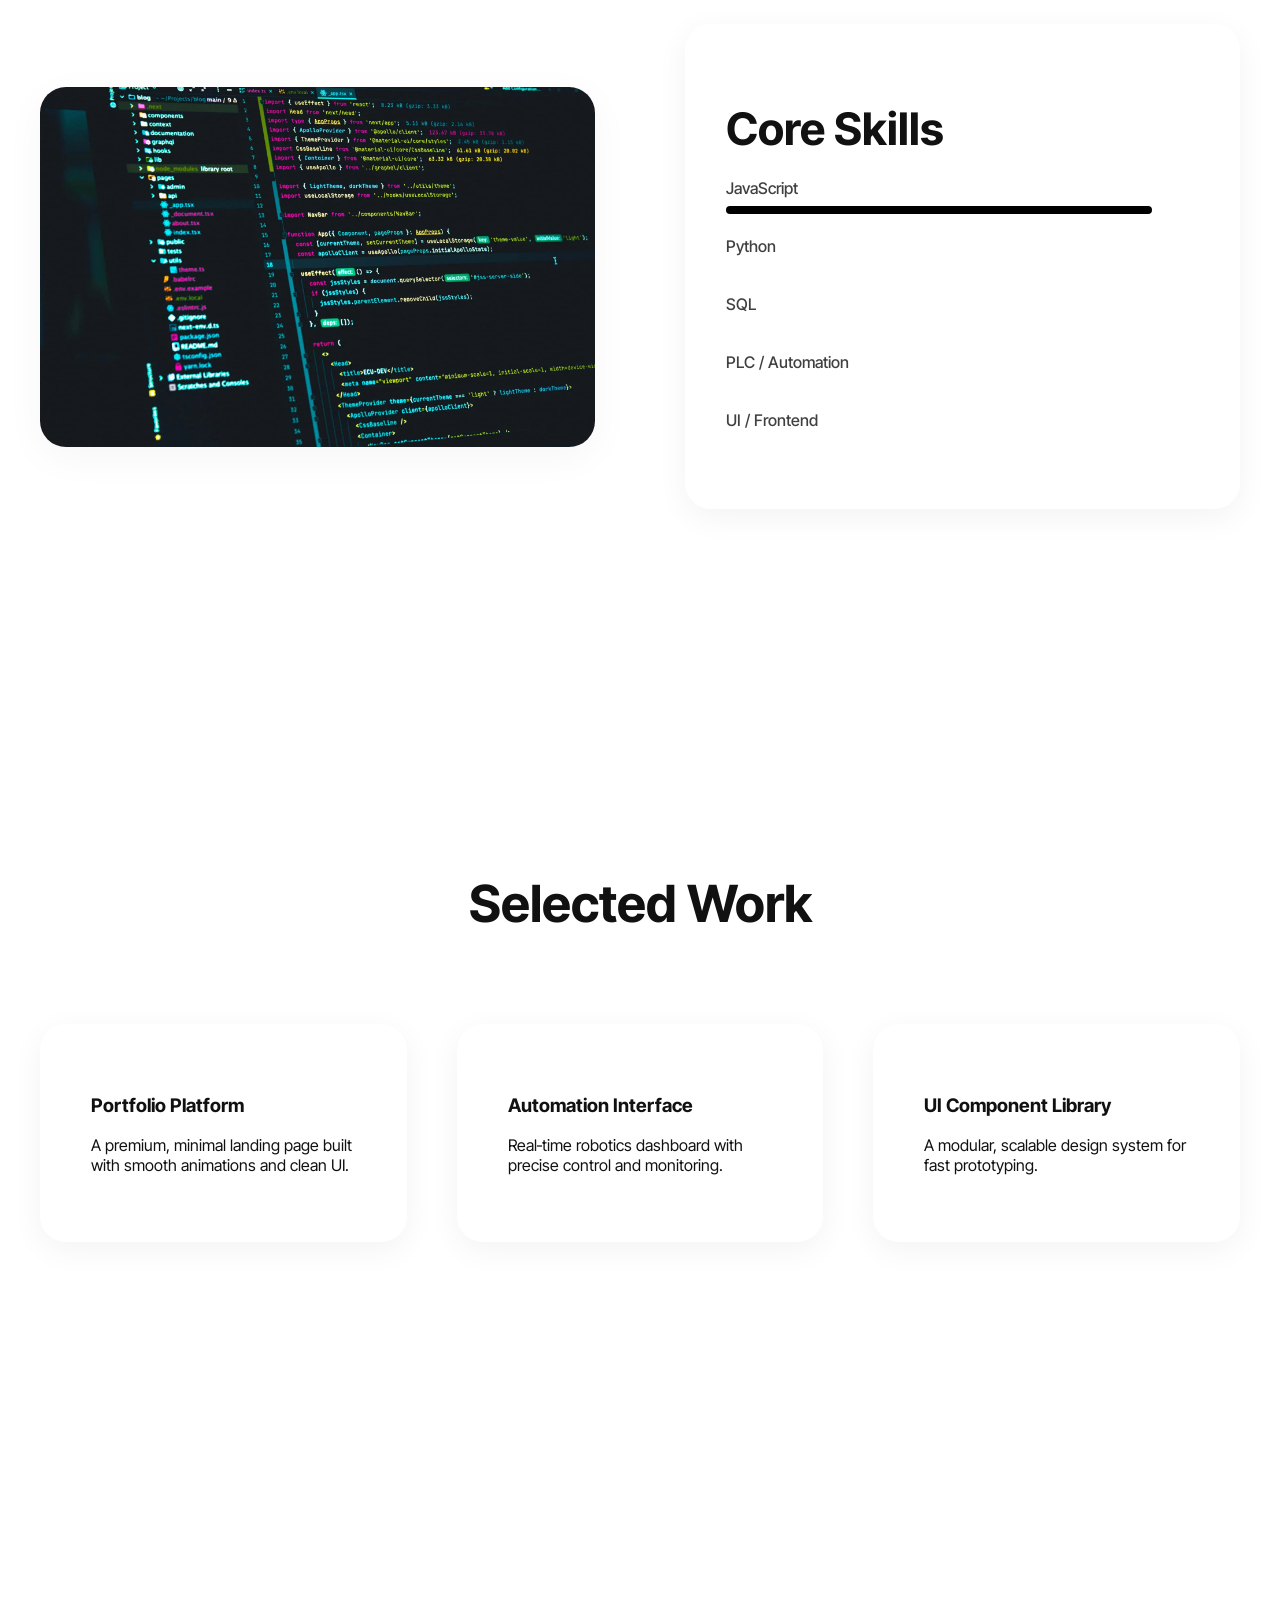
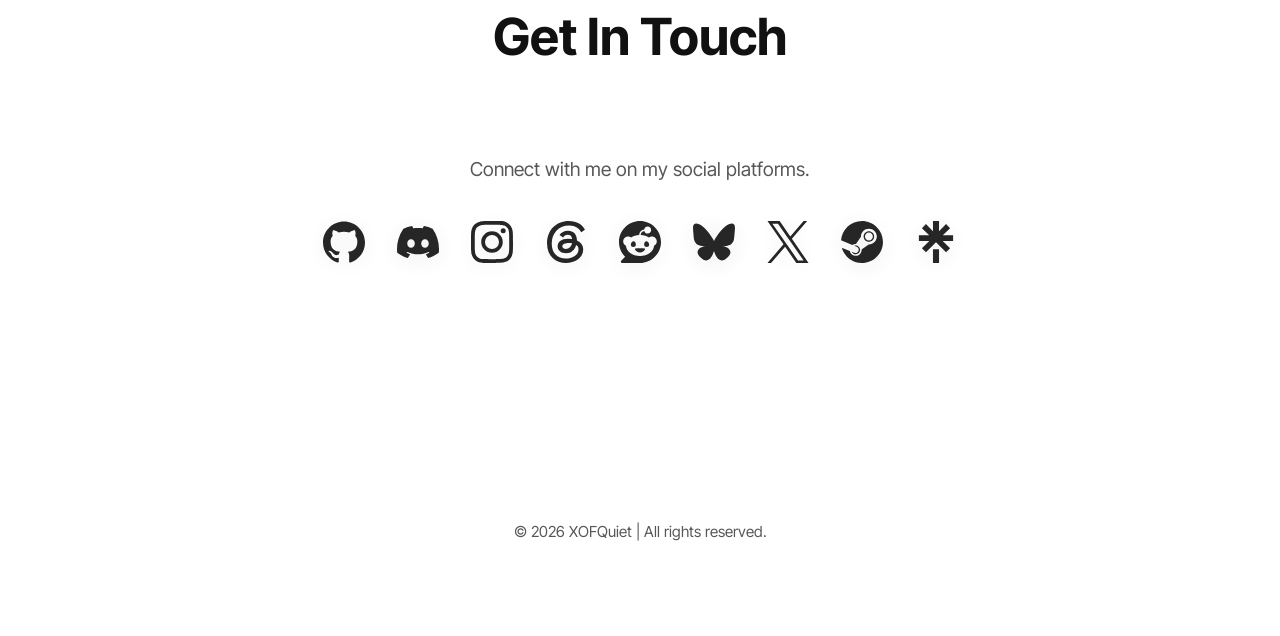
==== commit 919dffb5: "Add Linktree social media icon to portfolio" ====
--- a/index.html
+++ b/index.html
@@ -181,6 +181,10 @@
           <img src="images/steam.svg" alt="Steam">
         </a>
 
+        <a href="https://linktr.ee/" target="_blank" class="social-icon">
+          <img src="images/linktree.svg" alt="Linktree">
+        </a>
+
       </div>
     </section>
 
--- a/style.css
+++ b/style.css
@@ -544,4 +544,125 @@
 /* MAGNETIC */
 .magnetic {
   transition: transform 0.15s ease-out;
+}
+
+/* MOBILE RESPONSIVE */
+@media (max-width: 900px) {
+
+  section {
+    padding: 120px 20px;
+  }
+
+  /* NAV */
+  .nav-inner {
+    padding: 18px;
+  }
+
+  .nav-actions {
+    display: none; /* hide desktop nav buttons */
+  }
+
+  .nav-btn {
+    padding: 10px 20px;
+  }
+
+  /* HERO */
+  .hero {
+    padding-top: 180px;
+  }
+
+  .hero-title {
+    font-size: 3rem;
+  }
+
+  .hero-sub {
+    font-size: 1.1rem;
+    max-width: 90%;
+  }
+
+  .hero-floating-text {
+    font-size: 3rem;
+    letter-spacing: 0.2em;
+    top: 20px;
+  }
+
+  .hero-actions {
+    flex-direction: column;
+    gap: 14px;
+  }
+
+  /* FEATURE GRID */
+  .feature-grid {
+    grid-template-columns: 1fr;
+    gap: 50px;
+  }
+
+  .feature-grid.reverse {
+    direction: ltr;
+  }
+
+  .feature-img {
+    height: 260px;
+  }
+
+  .feature-text h2 {
+    font-size: 2.2rem;
+  }
+
+  .feature-text p {
+    font-size: 1.1rem;
+  }
+
+  /* PROJECTS */
+  .section-title {
+    font-size: 2.4rem;
+    margin-bottom: 60px;
+  }
+
+  .project-card {
+    padding: 32px;
+  }
+
+  /* CONTACT */
+  .contact-sub {
+    font-size: 1.1rem;
+    max-width: 90%;
+  }
+
+  .social-icons {
+    gap: 24px;
+  }
+
+  .social-icon img {
+    width: 34px;
+    height: 34px;
+  }
+
+  /* FOOTER */
+  .footer {
+    padding: 60px 20px;
+    font-size: 0.85rem;
+  }
+}
+
+/* SMALL MOBILE */
+@media (max-width: 600px) {
+
+  .hero-title {
+    font-size: 2.4rem;
+  }
+
+  .hero-floating-text {
+    font-size: 2.2rem;
+    opacity: 0.04;
+  }
+
+  .feature-img {
+    height: 220px;
+  }
+
+  .social-icon img {
+    width: 30px;
+    height: 30px;
+  }
 }
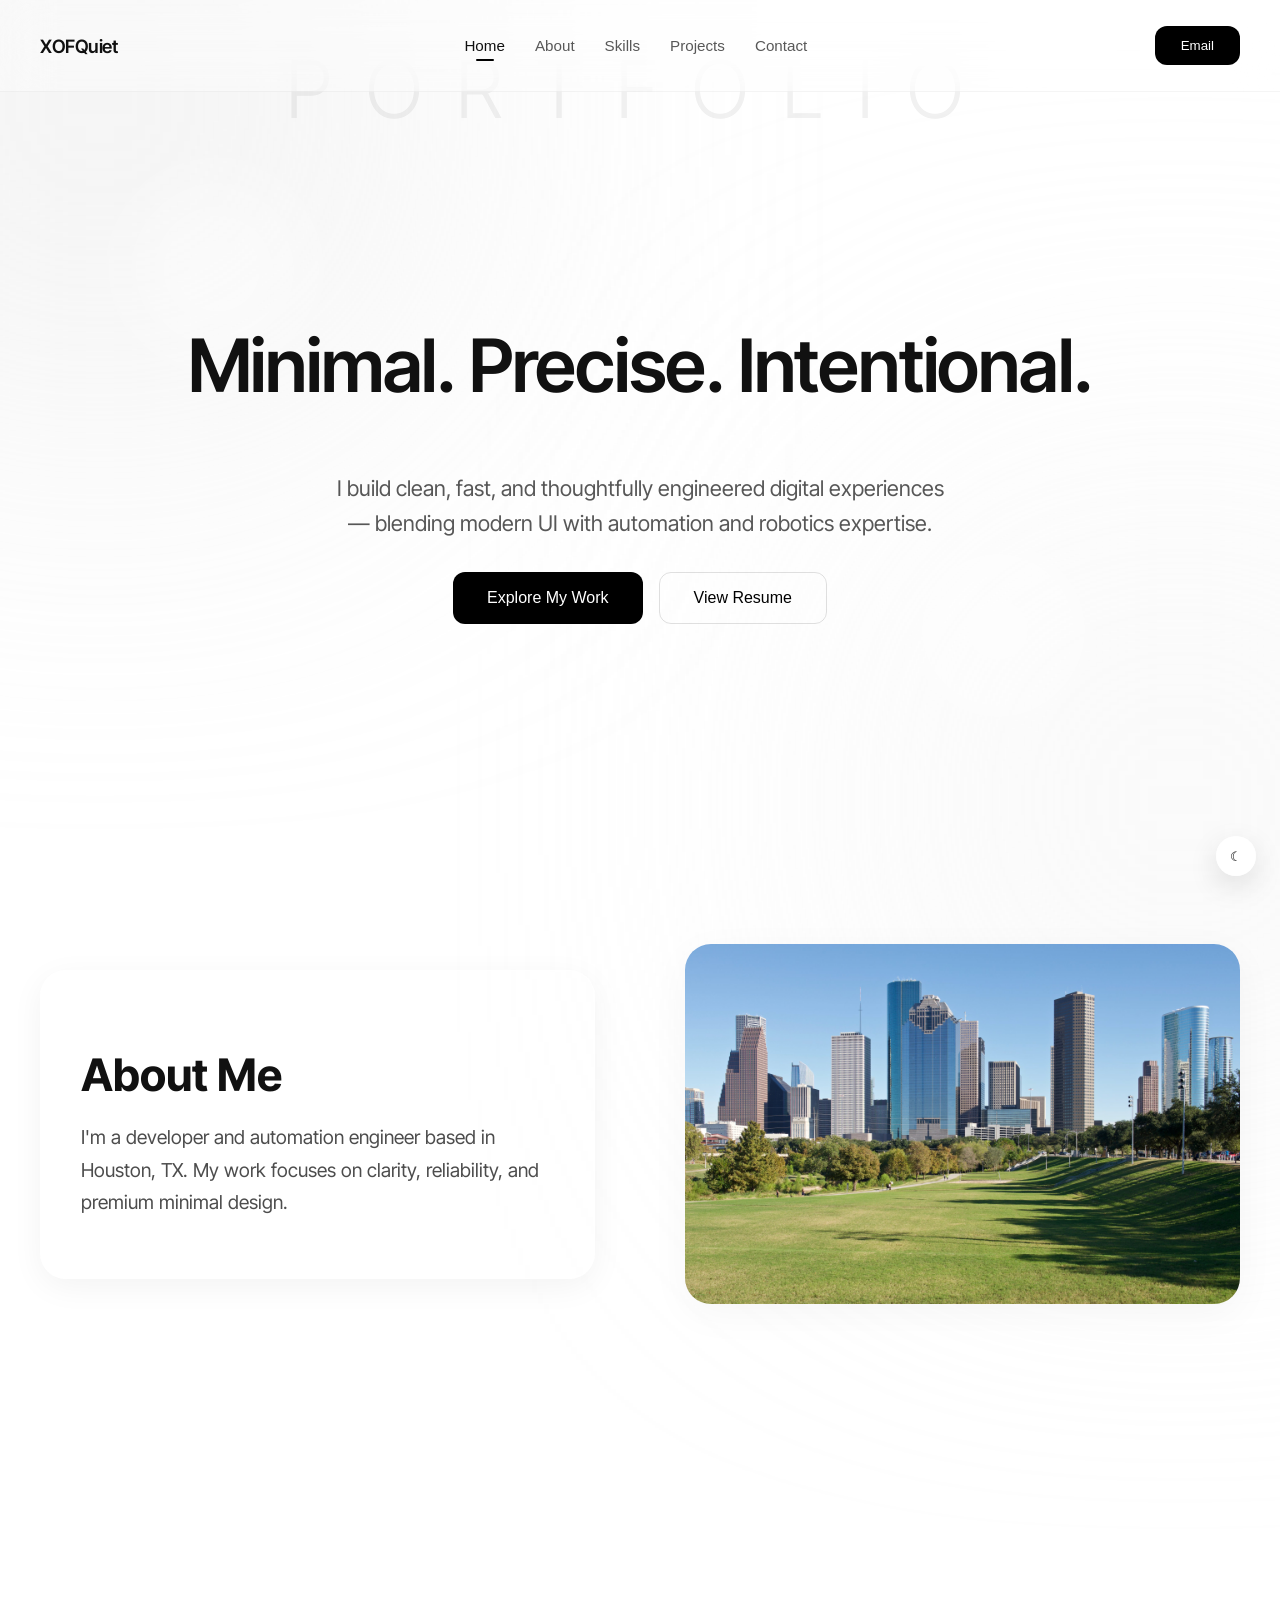
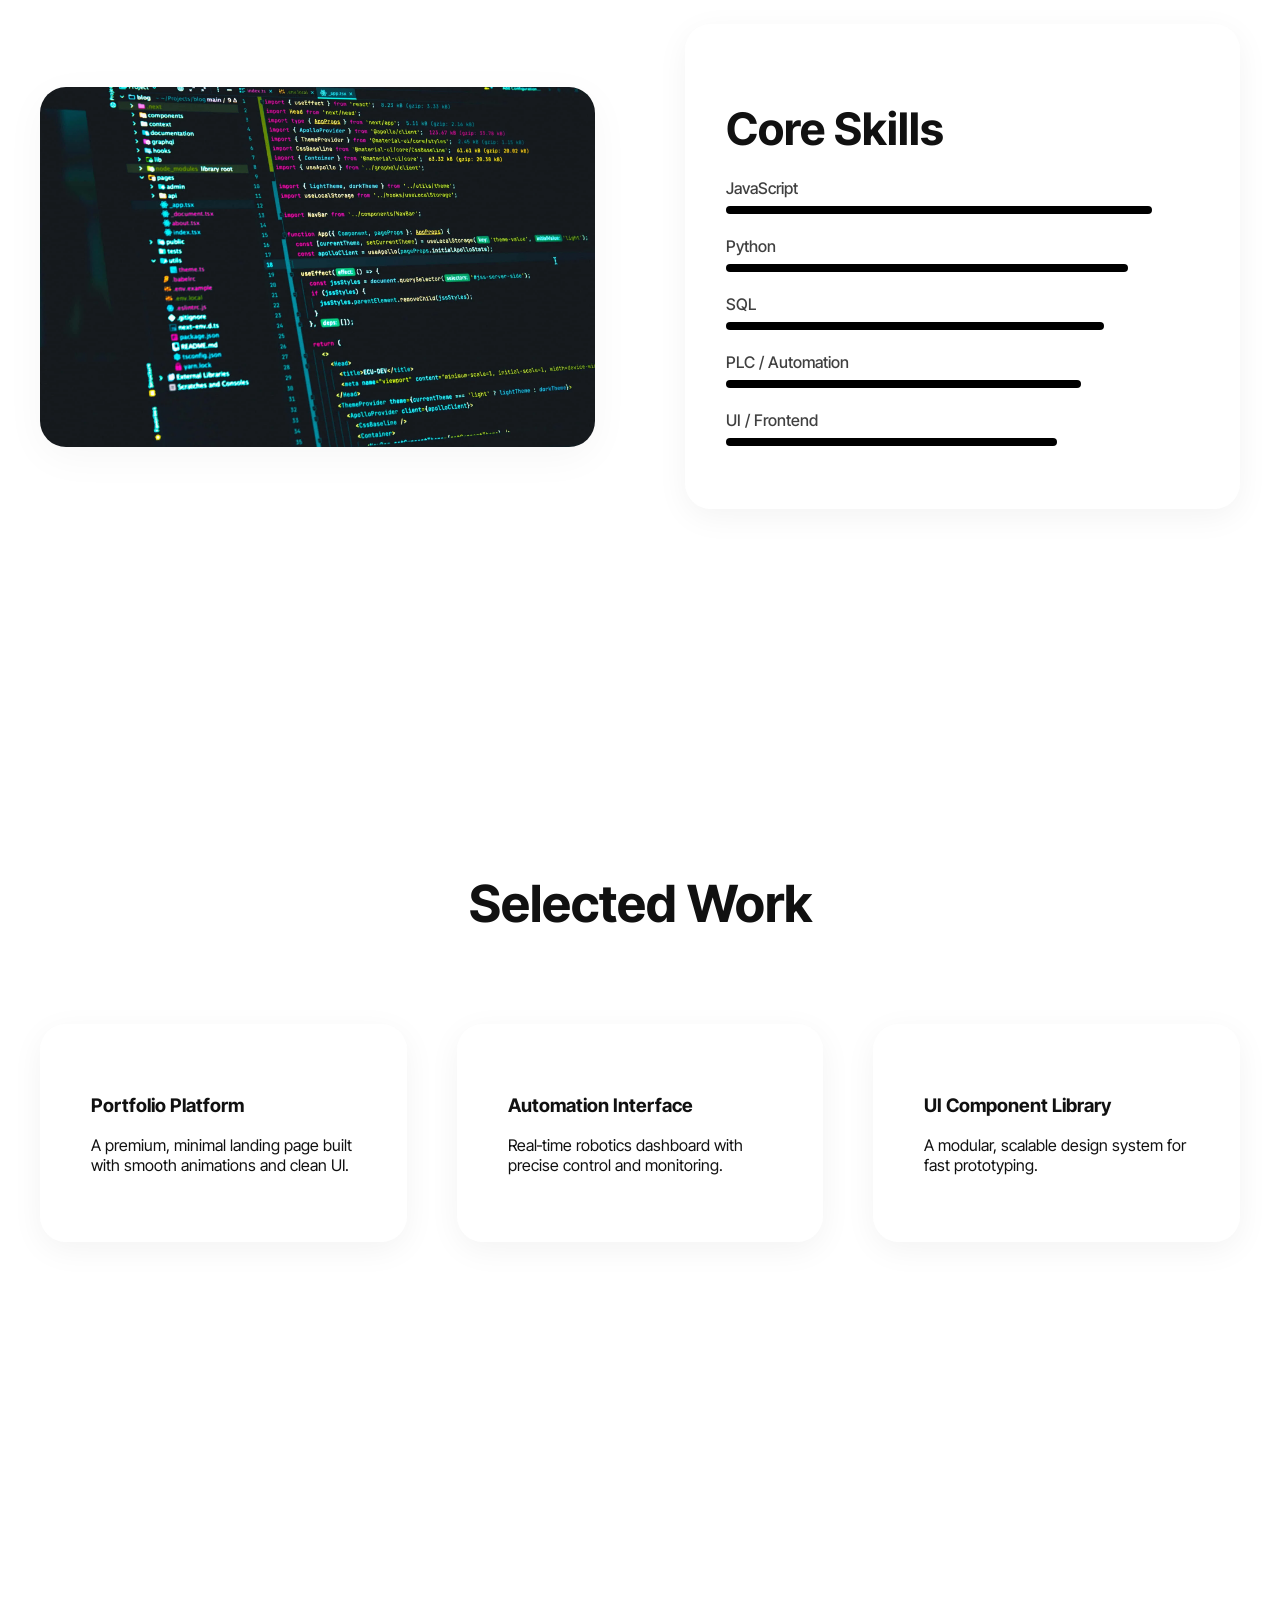
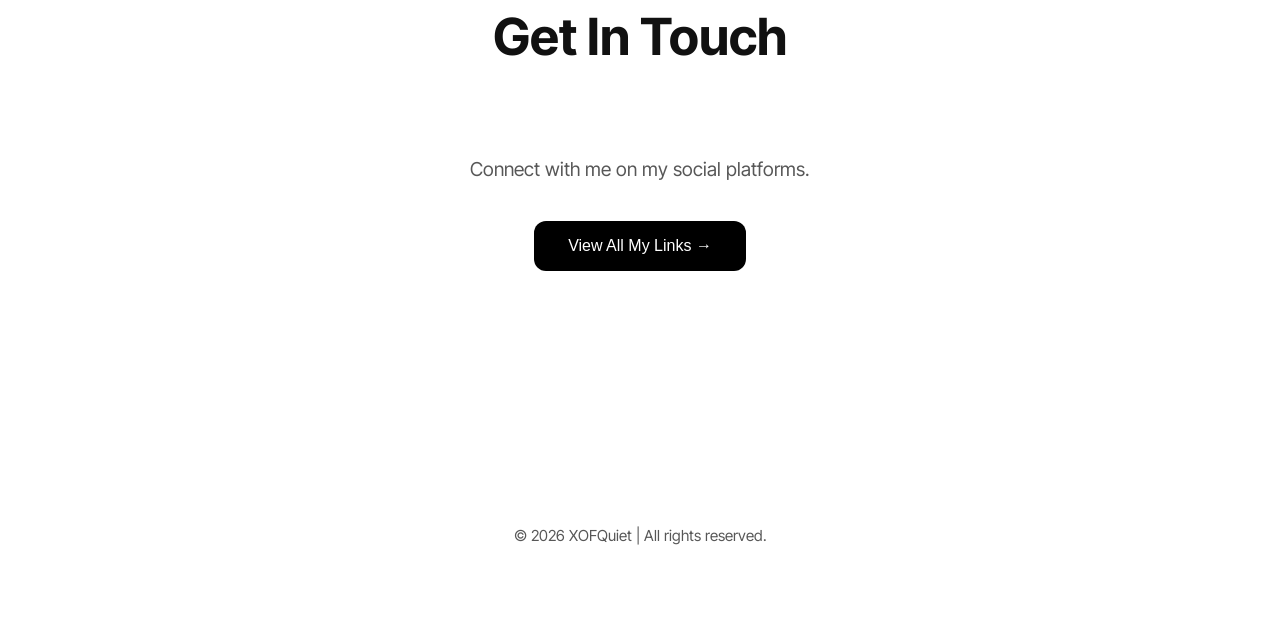
==== commit 96afa09a: "Add links page with social media connections and navigation" ====
--- a/index.html
+++ b/index.html
@@ -149,41 +149,9 @@
 
       <div class="social-icons">
 
-        <a href="https://github.com/" target="_blank" class="social-icon">
-          <img src="images/github.svg" alt="GitHub">
-        </a>
-
-        <a href="https://discord.com/" target="_blank" class="social-icon">
-          <img src="images/discord.svg" alt="Discord">
-        </a>
-
-        <a href="https://instagram.com/" target="_blank" class="social-icon">
-          <img src="images/instagram.svg" alt="Instagram">
-        </a>
-
-        <a href="https://threads.com/" target="_blank" class="social-icon">
-          <img src="images/threads.svg" alt="Threads">
-        </a>
-
-        <a href="https://reddit.com/" target="_blank" class="social-icon">
-          <img src="images/reddit.svg" alt="Reddit">
-        </a>
-
-        <a href="https://bsky.app/" target="_blank" class="social-icon">
-          <img src="images/bluesky.svg" alt="Bluesky">
-        </a>
-
-        <a href="https://x.com/" target="_blank" class="social-icon">
-          <img src="images/x.svg" alt="X">
-        </a>
-
-        <a href="https://steamcommunity.com/" target="_blank" class="social-icon">
-          <img src="images/steam.svg" alt="Steam">
-        </a>
-
-        <a href="https://linktr.ee/" target="_blank" class="social-icon">
-          <img src="images/linktree.svg" alt="Linktree">
-        </a>
+        <button class="cta magnetic ripple shimmer" onclick="window.location.href='links.html'">
+          View All My Links →
+        </button>
 
       </div>
     </section>
--- a/style.css
+++ b/style.css
@@ -665,4 +665,59 @@
     width: 30px;
     height: 30px;
   }
+}
+
+/* Compact premium spacing */
+.links-section {
+  padding-top: 100px;
+  text-align: center;
+}
+
+/* Avatar */
+.links-avatar {
+  width: 95px;
+  height: 95px;
+  border-radius: 50%;
+  object-fit: cover;
+  opacity: 0.92;
+  margin-bottom: 18px;
+}
+
+/* Subtitle spacing */
+.links-sub {
+  margin-bottom: 20px;
+  opacity: 0.85;
+}
+
+/* Link list container */
+.links-list {
+  max-width: 400px;
+  margin: auto;
+  display: flex;
+  flex-direction: column;
+  gap: 12px;
+  align-items: center;
+}
+
+/* Link card */
+.link-card {
+  width: 100%;
+  padding: 14px;
+  display: flex;
+  justify-content: center;
+  align-items: center;
+  gap: 12px;
+  text-decoration: none;
+  color: var(--text);
+}
+
+/* SVG icon */
+.link-icon {
+  width: 24px;
+  height: 24px;
+}
+
+/* Back button spacing */
+.links-back {
+  margin-top: 28px;
 }
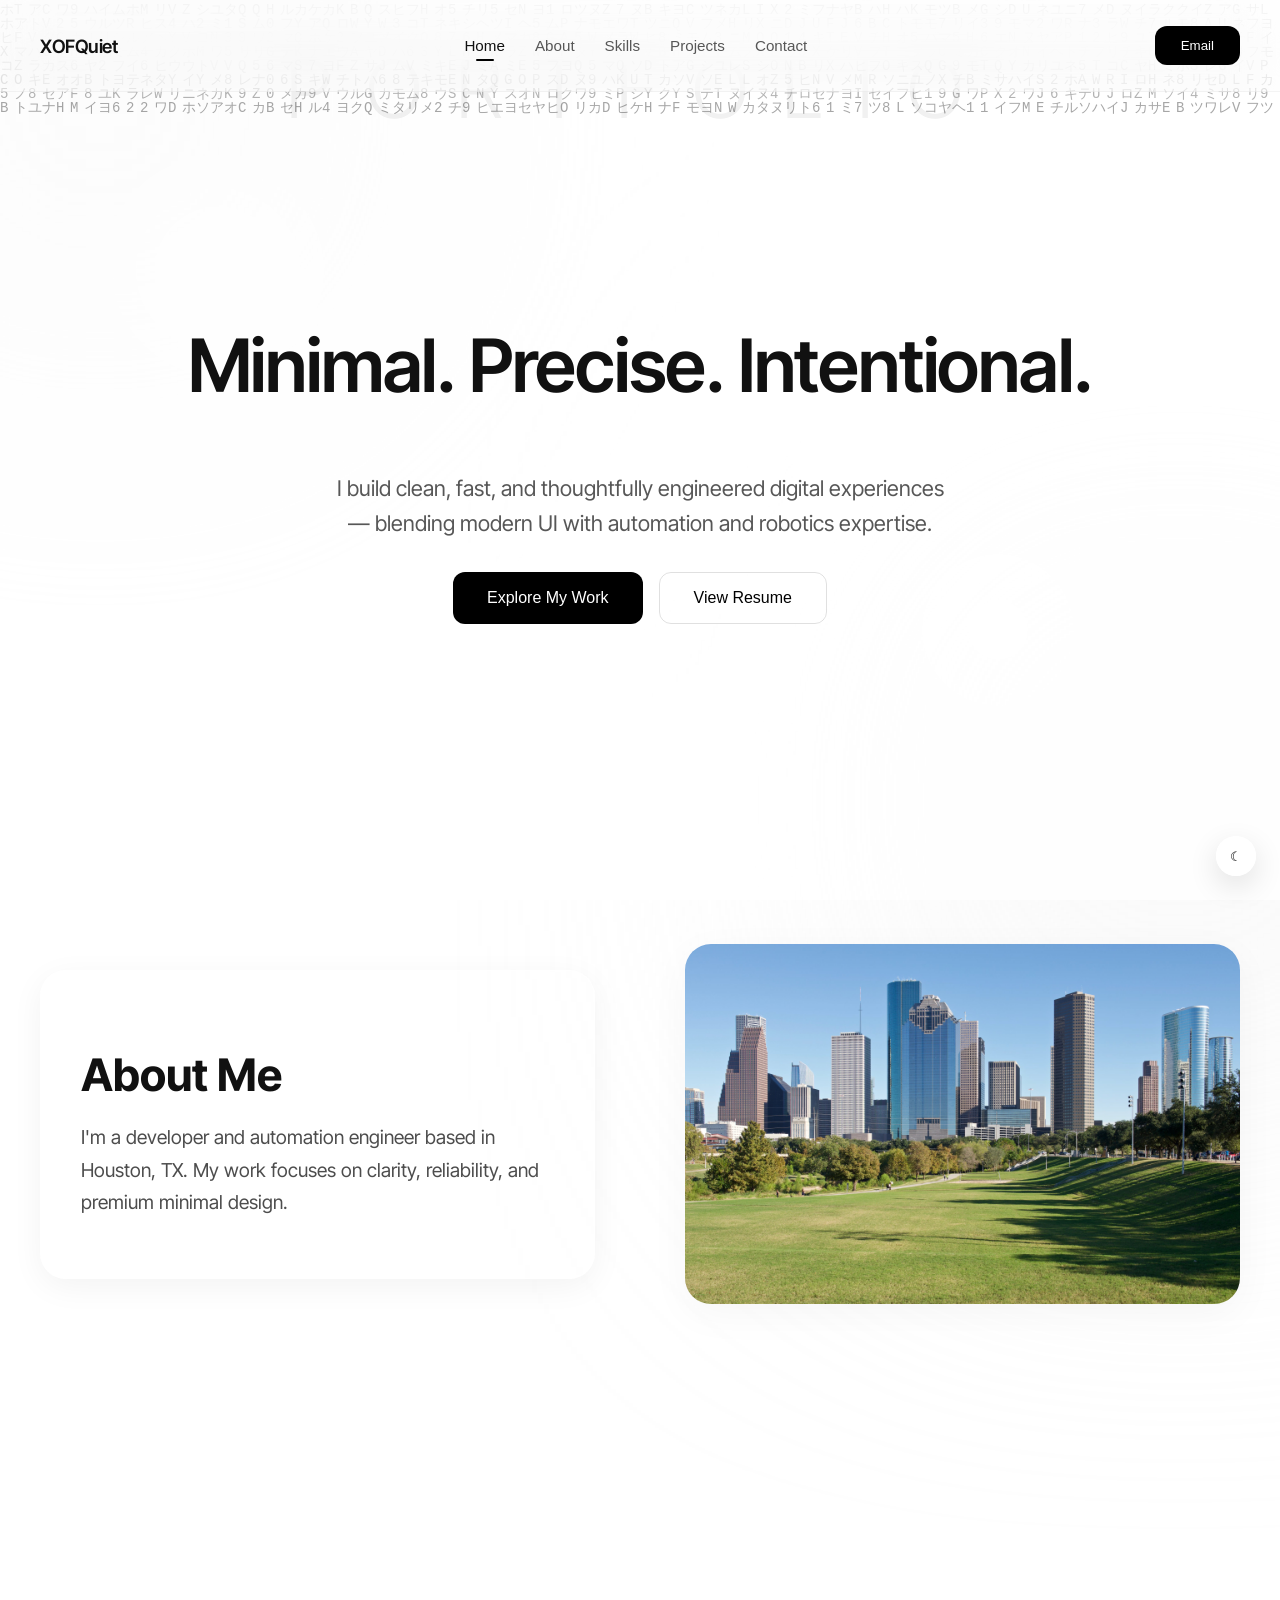
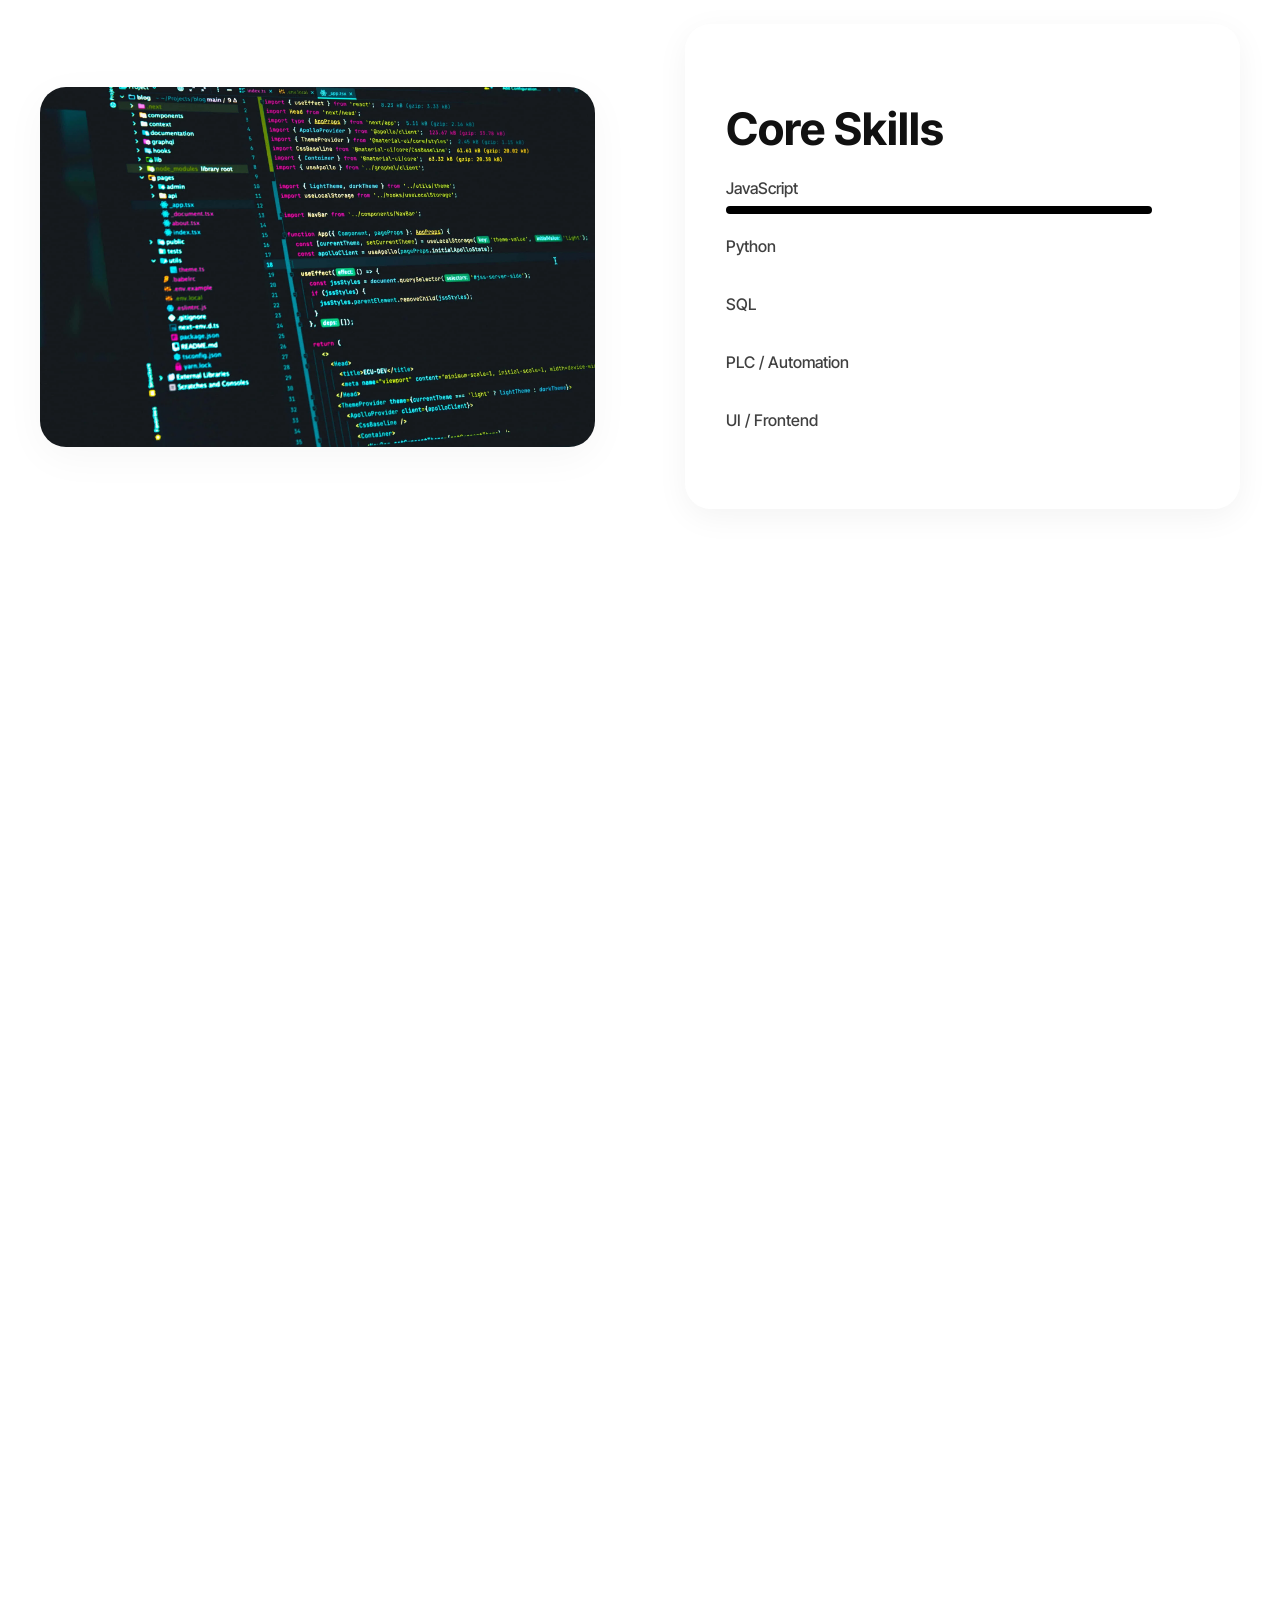
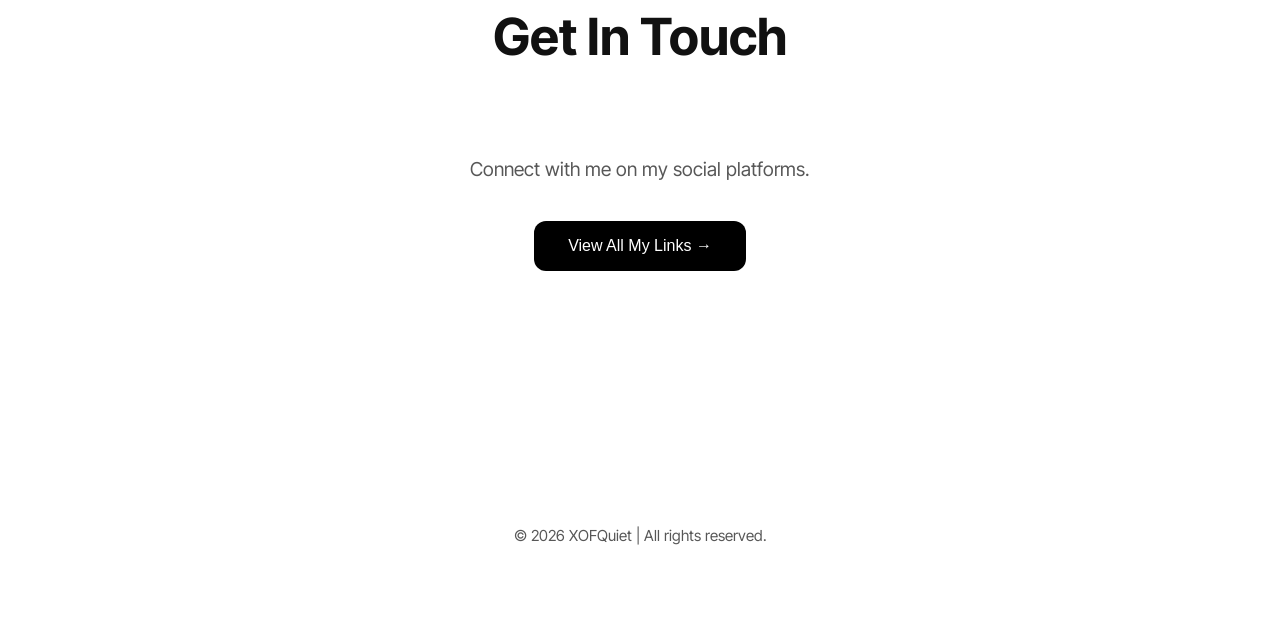
==== commit 4541892c: "Add matrix background effect and update styles for canvas integration" ====
--- a/index.html
+++ b/index.html
@@ -15,6 +15,9 @@
   <!-- SCROLL PROGRESS BAR -->
   <div class="scroll-progress"></div>
 
+  <!-- MATRIX BACKGROUND CANVAS -->
+  <canvas id="matrix-canvas"></canvas>
+  
   <!-- BACKGROUND BLOBS -->
   <div class="blob blob1"></div>
   <div class="blob blob2"></div>
--- a/style.css
+++ b/style.css
@@ -669,7 +669,7 @@
 
 /* Compact premium spacing */
 .links-section {
-  padding-top: 100px;
+  padding-top: 70px;
   text-align: center;
 }
 
@@ -680,12 +680,17 @@
   border-radius: 50%;
   object-fit: cover;
   opacity: 0.92;
-  margin-bottom: 18px;
-}
-
-/* Subtitle spacing */
+  margin-bottom: 10px;
+}
+
+/* Title specifically inside links section (keeps global .section-title intact) */
+.links-section .section-title {
+  margin-bottom: 8px;
+}
+
+/* Subtitle */
 .links-sub {
-  margin-bottom: 20px;
+  margin-bottom: 14px;
   opacity: 0.85;
 }
 
@@ -711,7 +716,7 @@
   color: var(--text);
 }
 
-/* SVG icon */
+/* Link icon */
 .link-icon {
   width: 24px;
   height: 24px;
@@ -719,5 +724,23 @@
 
 /* Back button spacing */
 .links-back {
-  margin-top: 28px;
+  margin-top: 24px;
+}
+
+/* Link button disabling */
+.disabled {
+  pointer-events: none;
+  opacity: 0.45;
+  cursor: default;
+  filter: grayscale(40%);
+}
+
+#matrix-canvas {
+  position: fixed;
+  top: 0;
+  left: 0;
+  width: 100vw;
+  height: 100vh;
+  z-index: -1; 
+  pointer-events: none;
 }
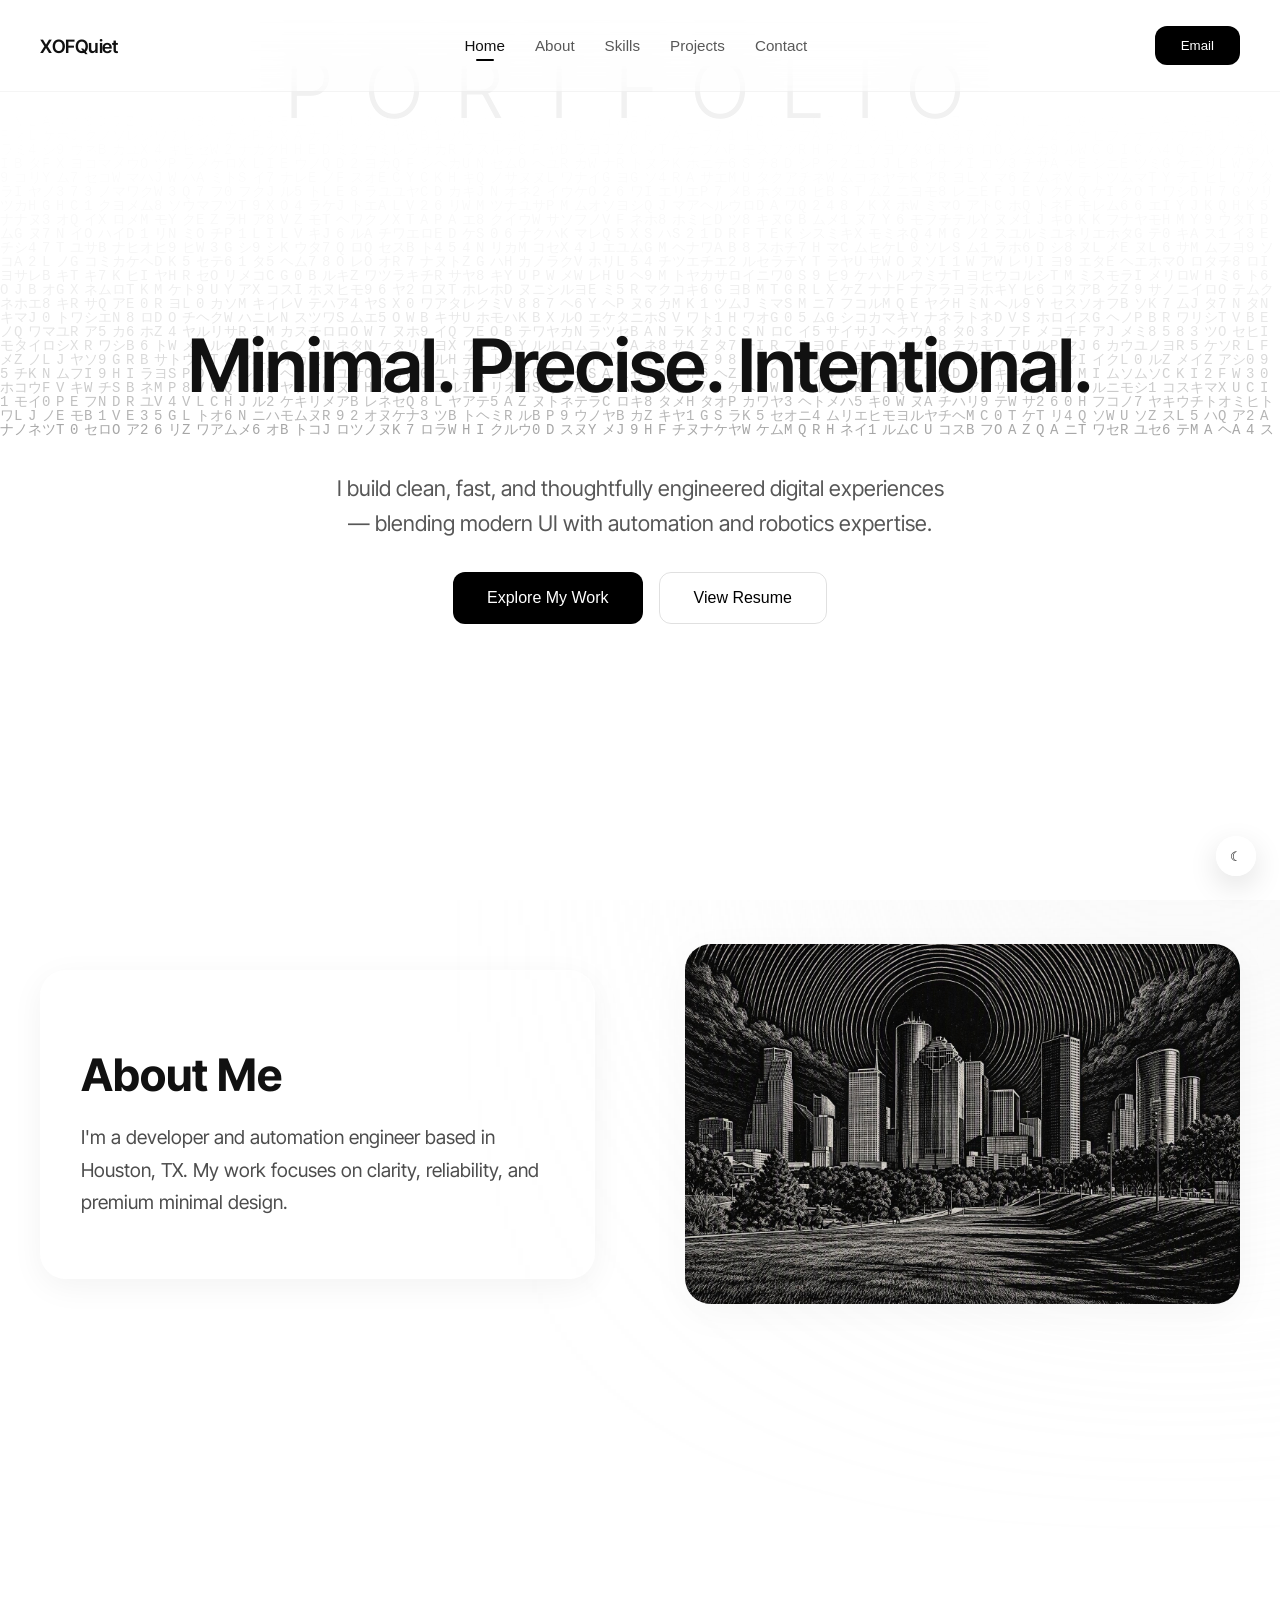
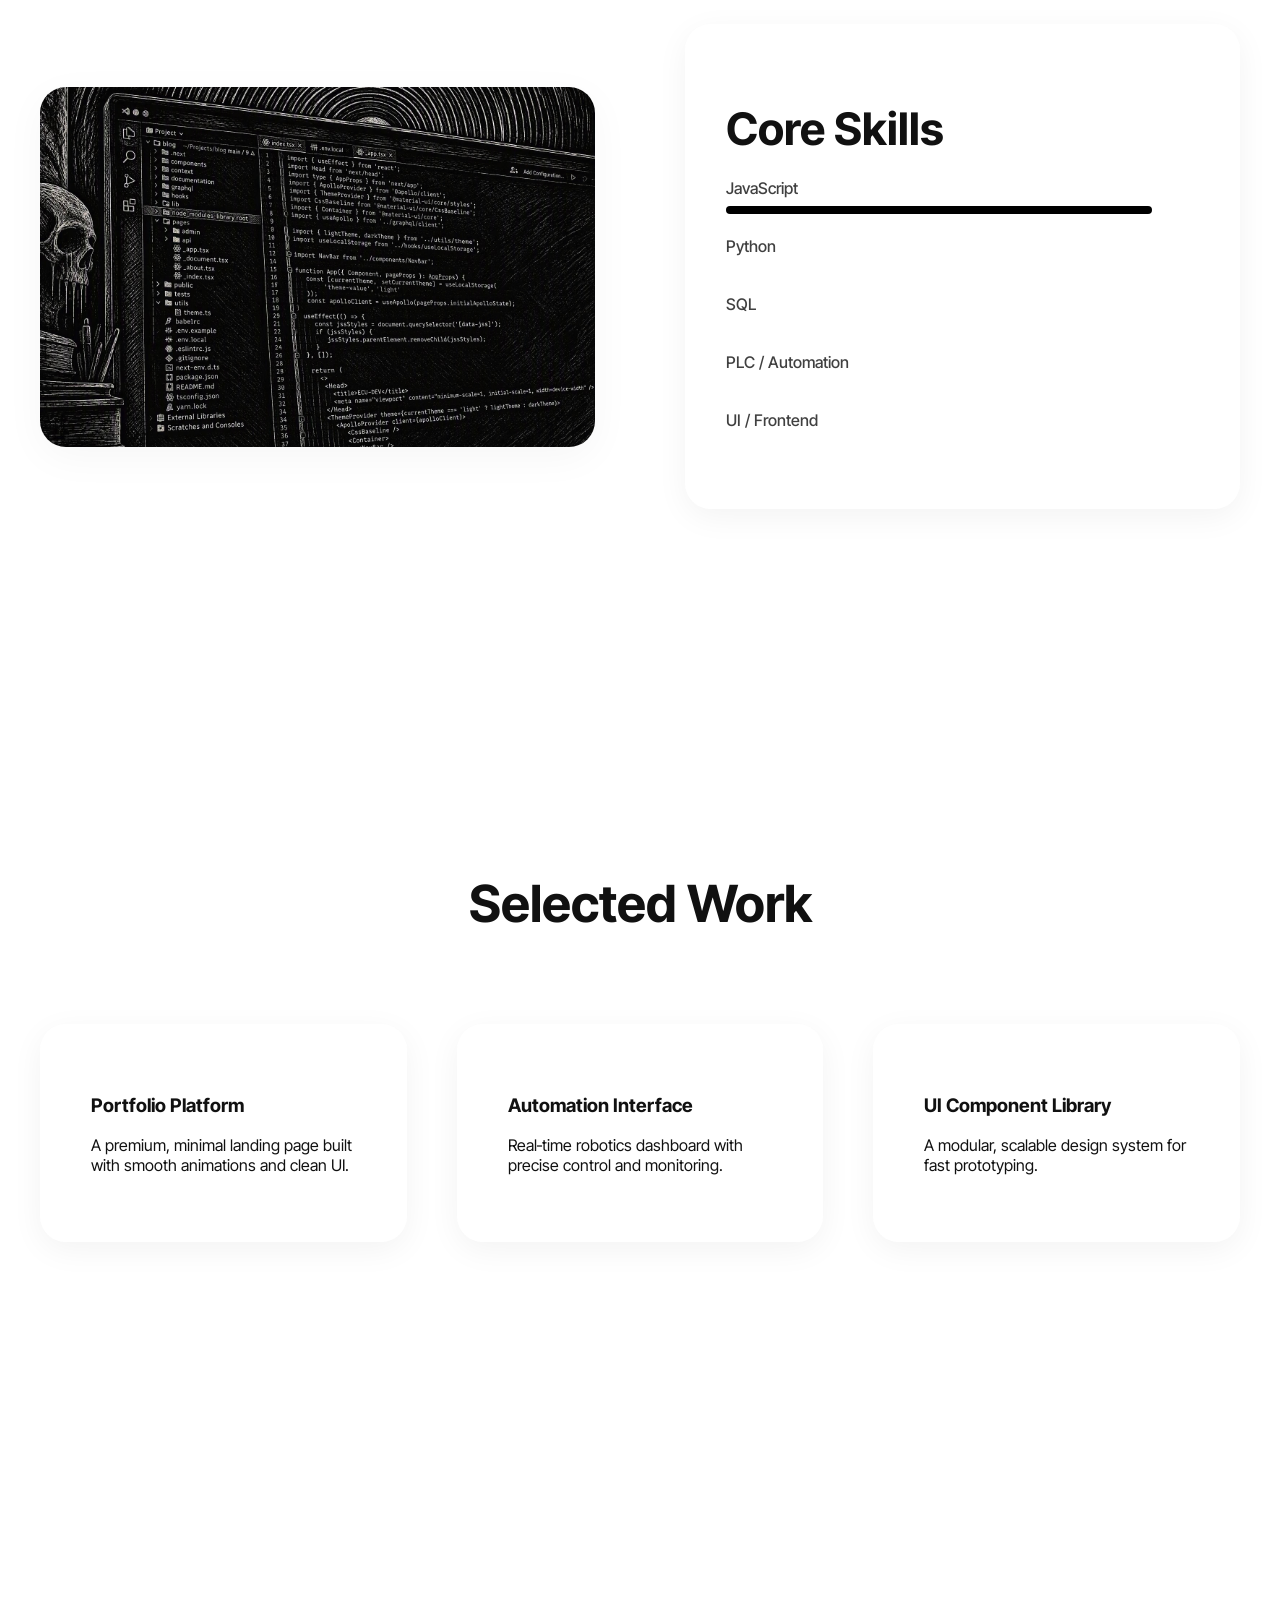
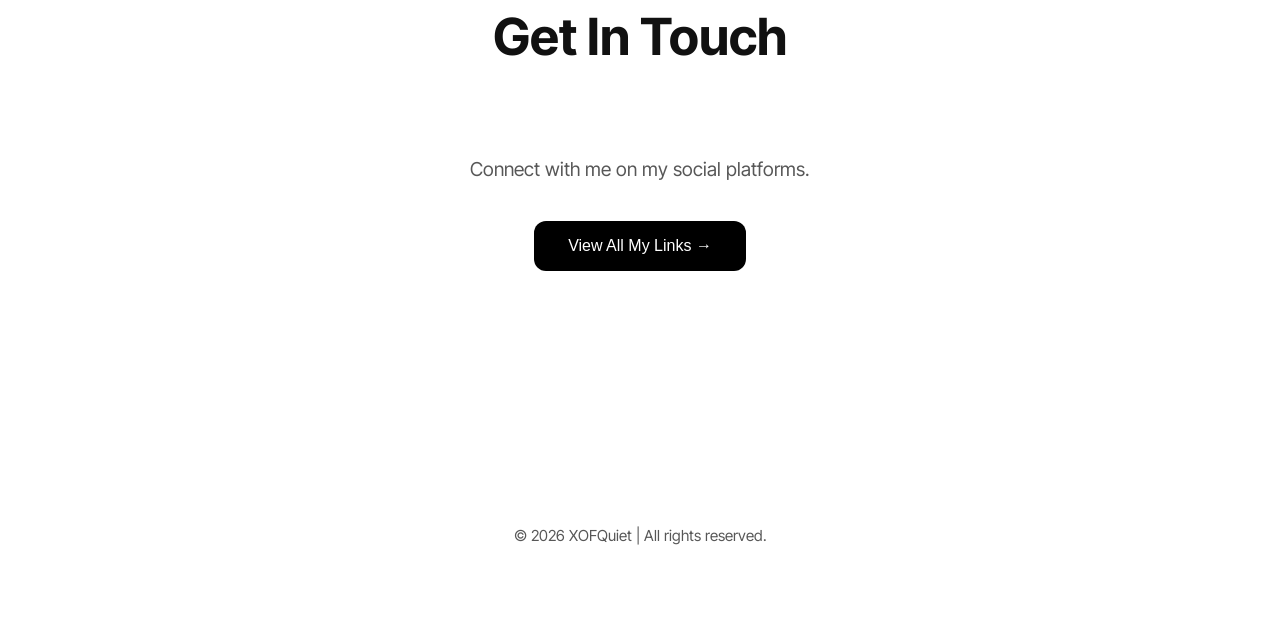
==== commit 7f4b8a87: "Add favicon to index and links pages" ====
--- a/index.html
+++ b/index.html
@@ -8,6 +8,10 @@
 
   <!-- Premium Font -->
   <link href="https://fonts.googleapis.com/css2?family=Inter+Tight:wght@300;400;500;600;700&display=swap" rel="stylesheet">
+  
+  <!-- Favicon -->
+  <link rel="icon" type="image/png" href="images/icon.png">
+  
   <link rel="stylesheet" href="style.css">
 </head>
 <body>
--- a/style.css
+++ b/style.css
@@ -669,18 +669,20 @@
 
 /* Compact premium spacing */
 .links-section {
-  padding-top: 70px;
+  padding: 70px 20px 20px;
   text-align: center;
 }
 
 /* Avatar */
 .links-avatar {
-  width: 95px;
-  height: 95px;
+  width: 150px;
+  height: 150px;
   border-radius: 50%;
   object-fit: cover;
   opacity: 0.92;
-  margin-bottom: 10px;
+  margin-bottom: 14px;
+  border: 3px solid rgba(255,255,255,0.15);
+  box-shadow: 0 10px 35px rgba(0,0,0,0.18);
 }
 
 /* Title specifically inside links section (keeps global .section-title intact) */
@@ -722,6 +724,10 @@
   height: 24px;
 }
 
+body.dark .link-icon {
+  filter: invert(1);
+}
+
 /* Back button spacing */
 .links-back {
   margin-top: 24px;
